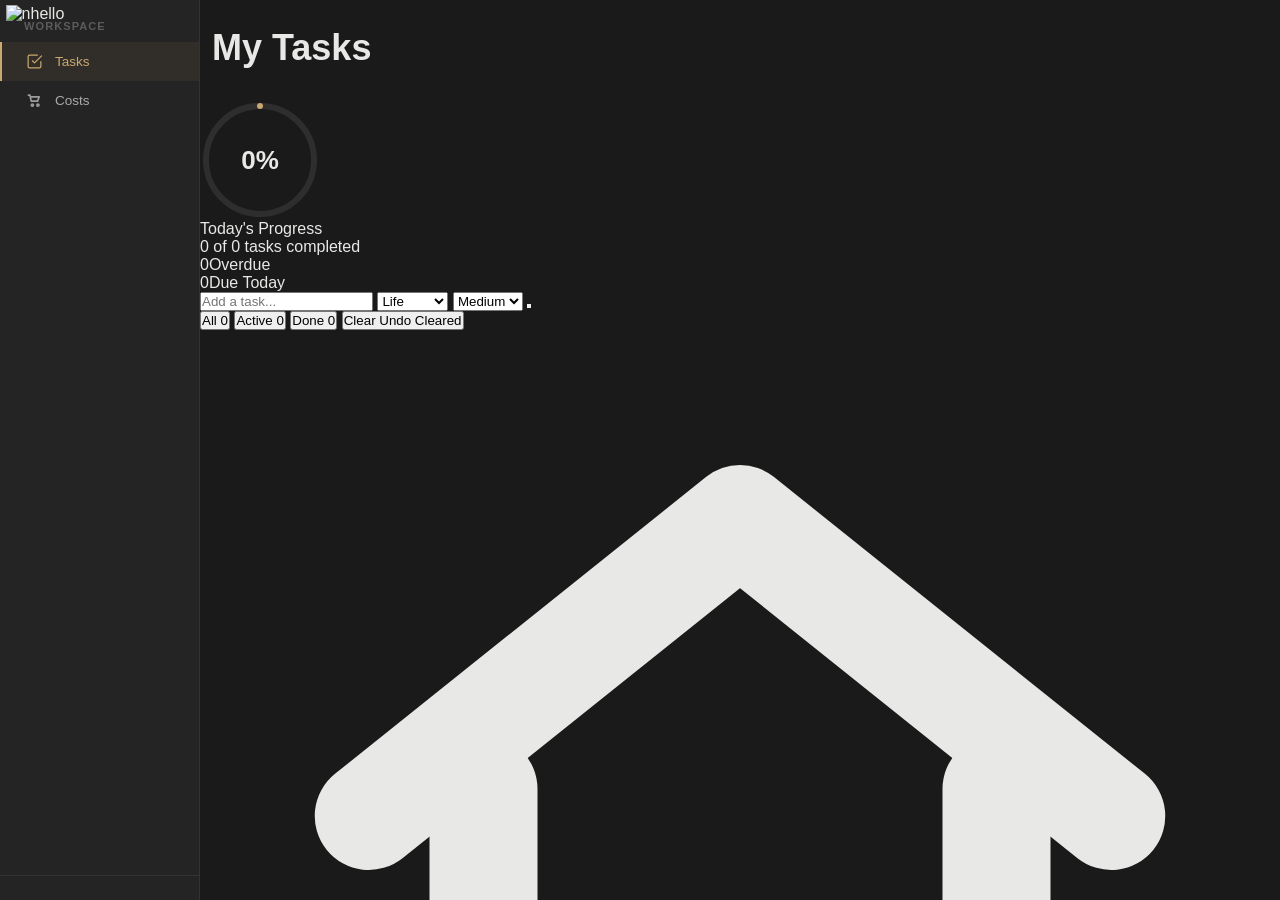
==== index.html @ 2aa829c2 "initial personal dashboard version" ====
<!DOCTYPE html>
<html lang="en">
<head>
<meta charset="UTF-8">
<meta name="viewport" content="width=device-width, initial-scale=1.0">
<title>Productivity Dashboard</title>
<link rel="icon" type="image/png" href="assets/Tobi.png">
<link rel="stylesheet" href="shared.css">
<link rel="stylesheet" href="widgets/task-manager/style.css">
<link rel="stylesheet" href="widgets/cogs-calculator/style.css">
</head>
<body class="app-preload">

<!-- ── Sidebar nav ────────────────────────────────────────────────────────── -->
<nav class="sidebar">
  <div class="sidebar-brand">
    <img src="assets/nhello.png" class="sidebar-brand-img" alt="nhello">
  </div>
  <div class="sidebar-section-label">Workspace</div>
  <div class="nav-items">

    <button class="nav-item active" data-panel="task-manager">
      <svg width="16" height="16" viewBox="0 0 24 24"
           fill="none" stroke="currentColor"
           stroke-width="1.7" stroke-linecap="round" stroke-linejoin="round">
        <path d="M9 11l3 3L22 4"/>
        <path d="M21 12v7a2 2 0 01-2 2H5a2 2 0 01-2-2V5a2 2 0 012-2h11"/>
      </svg>
      Tasks
    </button>

    <button class="nav-item" data-panel="cogs-calc">
      <svg width="15" height="15" viewBox="0 0 16 16" fill="none" stroke="currentColor" stroke-width="1.6" stroke-linecap="round" stroke-linejoin="round">
        <path d="M2.3 3h1.4l1.2 5.6h6.1l1.4-4.1H4.7"/>
        <circle cx="6" cy="12.3" r="1"/>
        <circle cx="11.2" cy="12.3" r="1"/>
      </svg>
      Costs
    </button>

  </div>
  <div class="sidebar-footer">
    <div class="sidebar-version-panel">
      <div class="sidebar-preview-labels">
        <span class="sidebar-preview-title">Version</span>
        <div class="version-unsaved" id="version-unsaved">
          <span class="version-unsaved-dot" aria-hidden="true"></span>
          <span>Unpublished</span>
        </div>
      </div>
      <div class="version-segmented" role="group" aria-label="Dashboard version">
        <button class="version-option active" id="version-production-btn" type="button" data-version="production">Production</button>
        <button class="version-option" id="version-preview-btn" type="button" data-version="preview">Preview</button>
      </div>
      <div class="version-publish-revert" id="version-publish-revert" aria-hidden="true">
        <button class="version-action-btn revert-publish-btn" id="revert-publish-btn" type="button">
          <span class="version-action-label">Revert Publish</span>
          <span class="version-action-feedback">Publish reverted</span>
        </button>
      </div>
      <div class="version-actions" id="version-actions" aria-hidden="true">
        <button class="version-action-btn publish-btn" id="publish-preview-btn" type="button">
          <span class="version-action-label">Publish Preview</span>
          <span class="version-action-feedback">Published</span>
        </button>
      </div>
    </div>
  </div>
</nav>

<!-- ── Main content ───────────────────────────────────────────────────────── -->
<main class="main-content">

  <!-- Task Manager panel -->
  <section class="panel active" id="panel-task-manager">
    <div class="app-wrap">

      <div class="app-header">
        <div class="header-title-row">
          <img src="assets/Aminal Sticker Snail.gif" class="header-gif" alt="">
          <h1>My Tasks</h1>
        </div>
      </div>

      <div class="panel-body">

      <!-- Dashboard -->
      <div class="dashboard">
        <div class="dashboard-left-group">
          <div class="dashboard-left">
            <svg viewBox="0 0 120 120" width="120" height="120" style="display:block;">
              <circle cx="60" cy="60" r="54" fill="none" stroke="var(--surface-2)" stroke-width="6"/>
              <circle id="donut-fill" cx="60" cy="60" r="54" fill="none" stroke="var(--gold)" stroke-width="6"
                      stroke-linecap="round" stroke-dasharray="0 339.29"
                      style="transform:rotate(-90deg);transform-origin:center;"/>
              <text id="donut-pct" x="50%" y="50%" text-anchor="middle" dominant-baseline="central" fill="#e8e8e6" font-size="26" font-weight="700"
                    font-family="-apple-system,BlinkMacSystemFont,'Segoe UI',sans-serif">0%</text>
            </svg>
          </div>
          <div class="dash-divider dashboard-divider-left" aria-hidden="true"></div>
          <div class="dashboard-middle">
            <div class="chart-heading">Today's Progress</div>
            <div class="chart-sub" id="chart-sub">0 of 0 tasks completed</div>
          </div>
        </div>
        <div class="dash-divider dashboard-divider-center" aria-hidden="true"></div>
        <div class="dashboard-right-group">
          <div class="dashboard-right">
            <div class="dashboard-status-stack">
              <div class="dash-pill overdue" id="pill-overdue">
                <span class="dash-pill-count" id="cnt-overdue">0</span>Overdue
              </div>
              <div class="dash-pill today" id="pill-today">
                <span class="dash-pill-count" id="cnt-today">0</span>Due Today
              </div>
            </div>
            <div class="dash-divider dashboard-divider-right" aria-hidden="true"></div>
            <div class="dashboard-add-group">
              <input type="text" id="dashboard-add-input" placeholder="Add a task..."
                     onkeydown="if(event.key==='Enter')addTaskFromDashboardPreview()">
              <select class="dashboard-category-select" id="dashboard-add-category" aria-label="Task category">
                <option value="life">Life</option>
                <option value="work">Work</option>
                <option value="pd">Projects</option>
              </select>
              <select class="add-priority-select" id="dashboard-add-priority" aria-label="Task priority">
                <option value="high">High</option>
                <option value="medium" selected>Medium</option>
                <option value="low">Low</option>
              </select>
              <button class="col-add-btn task-add-btn dashboard-add-btn" id="dashboard-add-btn" aria-label="Add task" onclick="addTaskFromDashboardPreview()">
                <span class="btn-icon" aria-hidden="true">
                  <span class="add-icon-line add-icon-line-h"></span>
                  <span class="add-icon-line add-icon-line-v"></span>
                </span>
              </button>
            </div>
          </div>
        </div>
      </div>

      <div class="filter-tabs filter-tabs-row">
        <button class="filter-tab active" data-filter="all" onclick="setFilter('all')">
          <span class="filter-tab-inner">
            <span>All</span>
            <span class="filter-tab-count" id="cnt-all">0</span>
          </span>
        </button>
        <button class="filter-tab" data-filter="active" onclick="setFilter('active')">
          <span class="filter-tab-inner">
            <span>Active</span>
            <span class="filter-tab-count" id="cnt-active">0</span>
          </span>
        </button>
        <button class="filter-tab" data-filter="done" onclick="setFilter('done')">
          <span class="filter-tab-inner">
            <span>Done</span>
            <span class="filter-tab-count" id="cnt-done">0</span>
          </span>
        </button>
        <button class="filter-clear-done" id="filter-clear-done" type="button" onclick="handleClearDoneClick()" aria-hidden="true">
          <span class="filter-clear-label">Clear</span>
          <span class="filter-clear-undo-label">Undo</span>
          <span class="filter-clear-feedback">Cleared</span>
        </button>
      </div>

      <!-- Three columns -->
      <div class="columns-grid">

        <div class="col col-life">
          <div class="col-header">
            <span class="col-title">
              <span class="col-title-icon" aria-hidden="true">
                <svg viewBox="0 0 16 16" fill="none" stroke="currentColor" stroke-width="1.6" stroke-linecap="round" stroke-linejoin="round">
                  <path d="M2.5 7.2L8 2.8l5.5 4.4"/>
                  <path d="M4.2 6.8V13h7.6V6.8"/>
                </svg>
              </span>
              <span>Life</span>
            </span>
          </div>
          <div class="col-add">
            <input type="text" id="input-life" placeholder="Add a task..."
                   onkeydown="if(event.key==='Enter')addTask('life')">
            <select class="add-priority-select" id="priority-life" aria-label="Task priority">
              <option value="high">High</option>
              <option value="medium" selected>Medium</option>
              <option value="low">Low</option>
            </select>
            <button class="col-add-btn task-add-btn" aria-label="Add task" onclick="addTask('life')">
              <span class="btn-icon" aria-hidden="true">
                <span class="add-icon-line add-icon-line-h"></span>
                <span class="add-icon-line add-icon-line-v"></span>
              </span>
            </button>
          </div>
          <div class="col-stats">
            <span class="pend"><strong id="pend-life">0</strong> pending</span>
            <span class="done"><strong id="done-life">0</strong> done</span>
          </div>
          <div class="col-tasks" id="tasks-life"></div>
        </div>

        <div class="col col-work">
          <div class="col-header">
            <span class="col-title">
              <span class="col-title-icon" aria-hidden="true">
                <svg viewBox="0 0 16 16" fill="none" stroke="currentColor" stroke-width="1.6" stroke-linecap="round" stroke-linejoin="round">
                  <rect x="2.2" y="4.5" width="11.6" height="8.5" rx="1.6"/>
                  <path d="M6 4V3.3c0-.6.4-1 1-1h2c.6 0 1 .4 1 1V4"/>
                  <path d="M2.2 8h11.6"/>
                </svg>
              </span>
              <span>Work</span>
            </span>
          </div>
          <div class="col-add">
            <input type="text" id="input-work" placeholder="Add a task..."
                   onkeydown="if(event.key==='Enter')addTask('work')">
            <select class="add-priority-select" id="priority-work" aria-label="Task priority">
              <option value="high">High</option>
              <option value="medium" selected>Medium</option>
              <option value="low">Low</option>
            </select>
            <button class="col-add-btn task-add-btn" aria-label="Add task" onclick="addTask('work')">
              <span class="btn-icon" aria-hidden="true">
                <span class="add-icon-line add-icon-line-h"></span>
                <span class="add-icon-line add-icon-line-v"></span>
              </span>
            </button>
          </div>
          <div class="col-stats">
            <span class="pend"><strong id="pend-work">0</strong> pending</span>
            <span class="done"><strong id="done-work">0</strong> done</span>
          </div>
          <div class="col-tasks" id="tasks-work"></div>
        </div>

        <div class="col col-pd">
          <div class="col-header">
            <span class="col-title">
              <span class="col-title-icon" aria-hidden="true">
                <svg viewBox="0 0 16 16" fill="none" stroke="currentColor" stroke-width="1.65" stroke-linecap="round" stroke-linejoin="round">
                  <path d="M8 1.35a4.85 4.85 0 0 0-3.08 8.6c.58.47.98.94.98 1.65v.32c0 .55.43.98.98.98h2.24c.55 0 .98-.43.98-.98v-.32c0-.71.4-1.18.98-1.65A4.85 4.85 0 0 0 8 1.35z"/>
                  <path d="M6.25 14.1h3.5"/>
                  <path d="M6.95 15.45h2.1"/>
                </svg>
              </span>
              <span>Projects</span>
            </span>
          </div>
          <div class="col-add">
            <input type="text" id="input-pd" placeholder="Add a task..."
                   onkeydown="if(event.key==='Enter')addTask('pd')">
            <select class="add-priority-select" id="priority-pd" aria-label="Task priority">
              <option value="high">High</option>
              <option value="medium" selected>Medium</option>
              <option value="low">Low</option>
            </select>
            <button class="col-add-btn task-add-btn" aria-label="Add task" onclick="addTask('pd')">
              <span class="btn-icon" aria-hidden="true">
                <span class="add-icon-line add-icon-line-h"></span>
                <span class="add-icon-line add-icon-line-v"></span>
              </span>
            </button>
          </div>
          <div class="col-stats">
            <span class="pend"><strong id="pend-pd">0</strong> pending</span>
            <span class="done"><strong id="done-pd">0</strong> done</span>
          </div>
          <div class="col-tasks" id="tasks-pd"></div>
        </div>

      </div>

      </div><!-- /panel-body -->
    </div>
  </section>

  <!-- COGS Calculator panel -->
  <section class="panel" id="panel-cogs-calc">
    <div class="app-wrap cogs-wrap">

      <div class="cogs-header">
        <div class="header-title-row">
          <img src="assets/Aminal Sticker Money.gif" class="header-gif" alt="">
          <h1>Cost Calculator</h1>
        </div>
      </div>

      <div class="panel-body">
      <div class="cogs-main">

        <!-- Saved products — narrow left column -->
        <div class="cogs-saved-col">
          <p class="section-label">Saved products</p>
          <div class="saved-list" id="savedList"><p class="no-saved">No saved products yet.</p></div>
        </div>

        <!-- Middle: inputs + validation + buttons -->
        <div class="cogs-middle">

          <div class="card cogs-details-card">
            <p class="section-label">Product details</p>
            <div class="row">
              <label>Product name</label>
              <input type="text" id="prodName" placeholder="e.g. Stitch Sponge 3ct" oninput="setProductNameSaveError(false)">
              <span class="unit unit-spacer"></span>
            </div>
            <div id="prodNameError" class="field-error" role="alert">Product name is required to save</div>
            <div class="row">
              <label>List price</label>
              <input type="number" id="listPrice" value="" step="0.01" min="0" oninput="calc()">
              <span class="unit">$</span>
            </div>
            <div class="row">
              <label>Source pack size</label>
              <input type="number" id="sourcePack" value="3" step="1" min="1" oninput="calc()">
              <span class="unit">ct</span>
            </div>
            <div class="row">
              <label>Listing pack size</label>
              <input type="number" id="sellPack" value="2" step="1" min="1" oninput="calc()">
              <span class="unit">ct</span>
            </div>
            <div class="row">
              <label>Packs to order</label>
              <input type="number" id="qty" value="10" step="1" min="1" oninput="calc()">
              <span class="unit">packs</span>
            </div>
            <div class="row">
              <label>Existing inventory</label>
              <input type="number" id="existingUnits" value="0" step="1" min="0" oninput="calc()">
              <span class="unit">singles</span>
            </div>
          </div>

          <div id="validationAlert" class="alert"><span id="alertText" class="alert-text is-visible"></span></div>

          <div class="card cogs-stretch cogs-dt-card">
            <div class="cogs-dt-header">
              <p class="section-label">Discount &amp; Tax</p>
              <div class="cogs-slider-row">
                <label class="cogs-slider-group" for="hasDiscount">
                  <input type="checkbox" id="hasDiscount" onchange="toggleDiscount()">
                  <span class="cogs-slider-track" aria-hidden="true"><span class="cogs-slider-thumb"></span></span>
                  <span>Discount</span>
                </label>
                <label class="cogs-slider-group" for="hasTax">
                  <input type="checkbox" id="hasTax" onchange="toggleTax()" checked>
                  <span class="cogs-slider-track" aria-hidden="true"><span class="cogs-slider-thumb"></span></span>
                  <span>Tax</span>
                </label>
              </div>
            </div>
            <div class="cogs-inputs-area">
              <div class="row" id="discountRow" style="display:none;">
                <label>Supplier Discount</label>
                <input type="number" id="discount" value="15" step="0.1" min="0" max="100" oninput="calc()">
                <span class="unit">%</span>
              </div>
              <div class="row" id="taxRow" style="display:flex;">
                <label>Sales Tax</label>
                <input type="number" id="taxRate" value="8.25" step="0.001" min="0" max="20" oninput="calc()">
                <span class="unit">%</span>
              </div>
            </div>
          </div>

          <!-- Buttons pushed to bottom of middle column -->
          <div class="cogs-action-btns">
            <button class="primary action-btn" id="saveBtn" onclick="saveProduct()">
              <span class="btn-label">Save</span>
              <span class="btn-feedback">Saved</span>
              <span class="btn-icon">
                <svg xmlns="http://www.w3.org/2000/svg" viewBox="0 0 24 24" fill="currentColor" width="19" height="19">
                  <path fill-rule="evenodd" clip-rule="evenodd" d="M4 2a2 2 0 00-2 2v16a2 2 0 002 2h16a2 2 0 002-2V6.828a2 2 0 00-.586-1.414l-2.828-2.828A2 2 0 0017.172 2H4zm4 1h6v4H8V3zM5 13h14v7H5v-7z"/>
                </svg>
              </span>
            </button>
            <button class="clear-action-btn action-btn" id="clearBtn" onclick="clearForm()">
              <span class="btn-label">Clear</span>
              <span class="btn-feedback">Cleared</span>
            </button>
          </div>

        </div>

        <!-- Right: results -->
        <div class="cogs-right">

          <div class="result-hero">
            <div>
              <div class="rlabel">Your COGS</div>
            </div>
            <div class="rval" id="heroVal">—</div>
            <button class="copy-btn action-btn" id="copyBtn" onclick="copyCOGS()">
              <span class="copy-btn-label">Copy</span>
              <span class="btn-feedback">Copied</span>
              <span class="copy-btn-icon" aria-hidden="true">
                <svg xmlns="http://www.w3.org/2000/svg" viewBox="0 0 24 24" fill="currentColor" width="18" height="18">
                  <path d="M8 7a3 3 0 0 1 3-3h7a3 3 0 0 1 3 3v7a3 3 0 0 1-3 3h-1v-2h1a1 1 0 0 0 1-1V7a1 1 0 0 0-1-1h-7a1 1 0 0 0-1 1v1H8V7z"/>
                  <path d="M6 9a3 3 0 0 1 3-3h7a3 3 0 0 1 3 3v7a3 3 0 0 1-3 3H9a3 3 0 0 1-3-3V9zm3-1a1 1 0 0 0-1 1v7a1 1 0 0 0 1 1h7a1 1 0 0 0 1-1V9a1 1 0 0 0-1-1H9z"/>
                </svg>
              </span>
            </button>
          </div>

          <div class="results-grid">
            <div class="metric">
              <div class="mlabel">Cost per source pack</div>
              <div class="mval" id="r-packCost">—</div>
            </div>
            <div class="metric">
              <div class="mlabel">Cost per single unit</div>
              <div class="mval" id="r-perUnit">—</div>
            </div>
            <div class="metric">
              <div class="mlabel">Total singles (w/ inventory)</div>
              <div class="mval" id="r-totalSingles">—</div>
            </div>
            <div class="metric" id="m-listingUnits">
              <div class="mlabel">Total listing units</div>
              <div class="mval" id="r-listingUnits">—</div>
            </div>
            <div class="metric">
              <div class="mlabel">Total order cost</div>
              <div class="mval" id="r-orderCost">—</div>
            </div>
            <div class="metric">
              <div class="mlabel">Leftover single units</div>
              <div class="mval" id="r-leftover">—</div>
            </div>
          </div>

          <div class="breakdown cogs-stretch">
            <p class="section-label" style="margin-bottom:10px;">Step-by-step breakdown</p>
            <div class="brow"><span>List price per source pack</span><span id="b-list">—</span></div>
            <div class="brow deduct" id="b-discRow" style="display:none;"><span id="b-discLabel">— Discount</span><span id="b-disc">—</span></div>
            <div class="brow add" id="b-taxRow" style="display:flex;"><span id="b-taxLabel">+ Tax</span><span id="b-tax">—</span></div>
            <div class="brow"><span>= Cost per source pack</span><span id="b-packCost">—</span></div>
            <div class="divider"></div>
            <div class="brow op"><span id="b-divLabel">÷ source units</span><span id="b-div">—</span></div>
            <div class="brow"><span>= Cost per single unit</span><span id="b-perUnit">—</span></div>
            <div class="brow op"><span id="b-mulLabel">× sell units</span><span id="b-mul">—</span></div>
            <div class="brow"><span>= COGS per listing unit</span><span id="b-cogs">—</span></div>
          </div>

        </div>

      </div>
      </div><!-- /panel-body -->
    </div>
  </section>

</main>

<!-- ── Widget scripts ─────────────────────────────────────────────────────── -->
<script src="widgets/task-manager/script.js"></script>
<script src="widgets/cogs-calculator/script.js"></script>

<!-- ── Nav panel switching ───────────────────────────────────────────────── -->
<script>
  var PANEL_EXIT_MS = 350;
  var panelSwitchLocked = false;
  var versionSwitchLocked = false;
  var PREVIEW_CLASS = 'dashboard-topbar-preview-v2';
  var VERSION_STORAGE_KEY = 'dashboardVersionSystem_v1';
  var PRODUCTION_RESTORE_STORAGE_KEY = 'dashboardProductionRestoreState_v1';
  var LEGACY_PREVIEW_STORAGE_KEY = 'dashboardTopbarPreviewMode';
  var activeDashboardVersion = 'production';
  var dashboardVersions = null;
  var restorableProductionConfig = null;
  var productionRestoreAvailable = false;
  var VERSION_FEEDBACK_HOLD_MS = 1350;

  function dashboardVersionDefaults() {
    return {
      active: 'production',
      production: { layout: 'production' },
      preview: { layout: 'previewTopbar' }
    };
  }

  function cloneVersionConfig(config) {
    return JSON.parse(JSON.stringify(config || { layout: 'production' }));
  }

  function versionConfigEquals(a, b) {
    return JSON.stringify(a || {}) === JSON.stringify(b || {});
  }

  function loadDashboardVersions() {
    var defaults = dashboardVersionDefaults();
    try {
      var saved = JSON.parse(localStorage.getItem(VERSION_STORAGE_KEY) || 'null');
      if (saved && saved.production && saved.preview) {
        defaults.production = saved.production;
        defaults.preview = saved.preview;
        defaults.preview.layout = 'previewTopbar';
        defaults.active = saved.active === 'preview' ? 'preview' : 'production';
        return defaults;
      }
      var legacy = localStorage.getItem(LEGACY_PREVIEW_STORAGE_KEY);
      if (legacy === 'preview') defaults.active = 'preview';
    } catch (e) {}
    return defaults;
  }

  function saveDashboardVersions() {
    if (!dashboardVersions) return;
    try {
      localStorage.setItem(VERSION_STORAGE_KEY, JSON.stringify(dashboardVersions));
    } catch (e) {}
  }

  function loadProductionRestoreState() {
    try {
      var saved = JSON.parse(localStorage.getItem(PRODUCTION_RESTORE_STORAGE_KEY) || 'null');
      if (saved && saved.backup) {
        restorableProductionConfig = cloneVersionConfig(saved.backup);
        productionRestoreAvailable = !!saved.available;
      }
    } catch (e) {
      restorableProductionConfig = null;
      productionRestoreAvailable = false;
    }
  }

  function saveProductionRestoreState() {
    try {
      localStorage.setItem(PRODUCTION_RESTORE_STORAGE_KEY, JSON.stringify({
        backup: restorableProductionConfig,
        available: !!productionRestoreAvailable
      }));
    } catch (e) {}
  }

  function getActiveVersionConfig() {
    return cloneVersionConfig(dashboardVersions && dashboardVersions[activeDashboardVersion]);
  }

  function hasUnsavedPreviewChanges() {
    return !!dashboardVersions && !versionConfigEquals(dashboardVersions.preview, dashboardVersions.production);
  }

  function syncVersionButtons(versionName) {
    var isPreview = versionName === 'preview';
    var prodBtn = document.getElementById('version-production-btn');
    var previewBtn = document.getElementById('version-preview-btn');
    if (prodBtn) prodBtn.classList.toggle('active', !isPreview);
    if (previewBtn) previewBtn.classList.toggle('active', isPreview);
  }

  function setVersionActionsVisible(isVisible) {
    var actions = document.getElementById('version-actions');
    if (!actions) return;
    actions.classList.toggle('is-visible', !!isVisible);
    actions.setAttribute('aria-hidden', isVisible ? 'false' : 'true');
  }

  function setPublishRevertVisible(isVisible) {
    var wrap = document.getElementById('version-publish-revert');
    if (!wrap) return;
    wrap.classList.toggle('is-visible', !!isVisible);
    wrap.setAttribute('aria-hidden', isVisible ? 'false' : 'true');
  }

  function syncUnsavedIndicatorForVersion(versionName) {
    var unsaved = document.getElementById('version-unsaved');
    if (!unsaved) return;
    unsaved.classList.toggle('is-visible', versionName === 'preview' && hasUnsavedPreviewChanges());
  }

  function setPublishRevertButtonState() {
    var btn = document.getElementById('revert-publish-btn');
    if (!btn) return;
    var canRevertPublish = activeDashboardVersion === 'production' && !!restorableProductionConfig && productionRestoreAvailable;
    btn.disabled = !canRevertPublish;
    setPublishRevertVisible(canRevertPublish || btn.classList.contains('is-feedback'));
  }

  function showPublishRevertFeedback(message, onDone) {
    var btn = document.getElementById('revert-publish-btn');
    if (!btn) {
      if (typeof onDone === 'function') onDone();
      return;
    }
    var feedback = btn.querySelector('.version-action-feedback');
    if (feedback) feedback.textContent = message;
    setPublishRevertVisible(true);
    btn.classList.add('is-feedback');
    clearTimeout(btn._publishRevertTimer);
    btn._publishRevertTimer = setTimeout(function() {
      btn.classList.remove('is-feedback');
      if (typeof onDone === 'function') onDone();
      setPublishRevertButtonState();
    }, VERSION_FEEDBACK_HOLD_MS);
  }

  function syncVersionChrome() {
    var isPreview = activeDashboardVersion === 'preview';
    syncVersionButtons(activeDashboardVersion);
    syncUnsavedIndicatorForVersion(activeDashboardVersion);
    setVersionActionsVisible(isPreview);
    setPublishRevertButtonState();
  }

  function applyDashboardVersionConfig(config) {
    document.body.classList.toggle(PREVIEW_CLASS, !!config && config.layout === 'previewTopbar');
    syncVersionChrome();
  }

  function markPreviewChanged(nextConfig) {
    if (!dashboardVersions || activeDashboardVersion !== 'preview') return;
    dashboardVersions.preview = cloneVersionConfig(nextConfig || getActiveVersionConfig());
    saveDashboardVersions();
    applyDashboardVersionConfig(dashboardVersions.preview);
    syncVersionChrome();
  }

  function renderDashboardVersionAfterSwitch(activePanel) {
    _donutAnimated = false;
    var dashboard = document.querySelector('#panel-task-manager .dashboard');
    if (dashboard) {
      dashboard.classList.remove('dashboard-enter');
      dashboard.classList.add('dashboard-pre-enter');
    }
    renderDashboard(getData());
    document.querySelector('.main-content').scrollTop = 0;
    void activePanel.offsetWidth;
    activePanel.classList.add('active');
    versionSwitchLocked = false;
    if (activePanel.id === 'panel-task-manager' && window.triggerTaskDashboardEntrance) window.triggerTaskDashboardEntrance();
  }

  function setDashboardVersion(versionName) {
    var nextVersion = 'production';
    if (!dashboardVersions) dashboardVersions = loadDashboardVersions();
    var activePanel = document.querySelector('.panel.active');
    var reduceMotion = window.matchMedia && window.matchMedia('(prefers-reduced-motion: reduce)').matches;

    if (nextVersion === activeDashboardVersion) {
      syncVersionChrome();
      return;
    }

    if (!versionSwitchLocked) syncVersionButtons(nextVersion);

    if (activeDashboardVersion === 'preview' && nextVersion === 'production') {
      syncUnsavedIndicatorForVersion(nextVersion);
      setVersionActionsVisible(false);
      setPublishRevertVisible(false);
    } else if (activeDashboardVersion === 'production' && nextVersion === 'preview') {
      setPublishRevertVisible(false);
      syncUnsavedIndicatorForVersion(nextVersion);
      setVersionActionsVisible(true);
    }

    if (!activePanel || reduceMotion || versionSwitchLocked) {
      activeDashboardVersion = nextVersion;
      dashboardVersions.active = activeDashboardVersion;
      saveDashboardVersions();
      applyDashboardVersionConfig(dashboardVersions[activeDashboardVersion]);
      if (activePanel && activePanel.id === 'panel-task-manager') {
        _donutAnimated = false;
        renderDashboard(getData());
        if (window.triggerTaskDashboardEntrance) window.triggerTaskDashboardEntrance();
      }
      return;
    }

    versionSwitchLocked = true;
    activePanel.classList.add('panel-out');
    activePanel.classList.remove('active');

    setTimeout(function() {
      activePanel.classList.remove('panel-out');
      activeDashboardVersion = nextVersion;
      dashboardVersions.active = activeDashboardVersion;
      saveDashboardVersions();
      applyDashboardVersionConfig(dashboardVersions[activeDashboardVersion]);
      renderDashboardVersionAfterSwitch(activePanel);
    }, PANEL_EXIT_MS);
  }

  function publishPreview() {
    if (!dashboardVersions || activeDashboardVersion !== 'preview') return;
    restorableProductionConfig = cloneVersionConfig(dashboardVersions.production);
    productionRestoreAvailable = true;
    saveProductionRestoreState();
    dashboardVersions.production = cloneVersionConfig(dashboardVersions.preview);
    saveDashboardVersions();
    setDashboardVersion('production');
  }

  function revertPublish() {
    if (!dashboardVersions || activeDashboardVersion !== 'production') return;
    if (!restorableProductionConfig || !productionRestoreAvailable) {
      setPublishRevertButtonState();
      return;
    }
    var activePanel = document.querySelector('.panel.active');
    var reduceMotion = window.matchMedia && window.matchMedia('(prefers-reduced-motion: reduce)').matches;
    function finishRevertPublish() {
      dashboardVersions.production = cloneVersionConfig(restorableProductionConfig);
      saveDashboardVersions();
      applyDashboardVersionConfig(dashboardVersions.production);
      _donutAnimated = false;
      renderDashboard(getData());
      if (activePanel) {
        document.querySelector('.main-content').scrollTop = 0;
        activePanel.classList.add('active');
      }
      versionSwitchLocked = false;
      if (activePanel && activePanel.id === 'panel-task-manager' && window.triggerTaskDashboardEntrance) {
        window.triggerTaskDashboardEntrance();
      }
      showPublishRevertFeedback('Publish reverted', function() {
        productionRestoreAvailable = false;
        saveProductionRestoreState();
      });
    }
    if (!activePanel || reduceMotion || versionSwitchLocked) {
      finishRevertPublish();
      return;
    }
    versionSwitchLocked = true;
    activePanel.classList.add('panel-out');
    activePanel.classList.remove('active');
    setTimeout(function() {
      activePanel.classList.remove('panel-out');
      finishRevertPublish();
    }, PANEL_EXIT_MS);
  }

  (function initDashboardVersionSystem() {
    dashboardVersions = loadDashboardVersions();
    loadProductionRestoreState();
    if (dashboardVersions && dashboardVersions.preview) {
      restorableProductionConfig = cloneVersionConfig(dashboardVersions.production);
      productionRestoreAvailable = true;
      saveProductionRestoreState();
      dashboardVersions.production = cloneVersionConfig(dashboardVersions.preview);
    }
    activeDashboardVersion = 'production';
    dashboardVersions.active = 'production';
    saveDashboardVersions();
    applyDashboardVersionConfig(dashboardVersions.production);
  })();

  if (!(window.matchMedia && window.matchMedia('(prefers-reduced-motion: reduce)').matches)) {
    setTimeout(function() {
      requestAnimationFrame(function() {
        document.body.classList.remove('app-preload');
        document.body.classList.add('app-ready');
        if (window.triggerTaskDashboardEntrance) window.triggerTaskDashboardEntrance();
      });
    }, PANEL_EXIT_MS);
  } else {
    document.body.classList.remove('app-preload');
    document.body.classList.add('app-ready');
  }

  document.querySelectorAll('.nav-item[data-panel]').forEach(function(btn) {
    btn.addEventListener('click', function() {
      var panelId = 'panel-' + this.dataset.panel;
      var newPanel = document.getElementById(panelId);
      var curPanel = document.querySelector('.panel.active');
      if (curPanel === newPanel || panelSwitchLocked) return;

      document.querySelectorAll('.nav-item').forEach(function(b) { b.classList.remove('active'); });
      this.classList.add('active');

      if (window.matchMedia && window.matchMedia('(prefers-reduced-motion: reduce)').matches) {
        if (curPanel) curPanel.classList.remove('active');
        newPanel.classList.add('active');
        document.querySelector('.main-content').scrollTop = 0;
        return;
      }

      panelSwitchLocked = true;

      if (panelId === 'panel-task-manager') {
        var taskDash = document.querySelector('#panel-task-manager .dashboard');
        if (taskDash) {
          taskDash.classList.remove('dashboard-enter');
          taskDash.classList.add('dashboard-pre-enter');
        }
      }

      if (curPanel) {
        curPanel.classList.add('panel-out');
        curPanel.classList.remove('active');
      }

      setTimeout(function() {
        if (curPanel) curPanel.classList.remove('panel-out');
        newPanel.classList.add('active');
        document.querySelector('.main-content').scrollTop = 0;
        panelSwitchLocked = false;
        if (panelId === 'panel-task-manager') {
          _donutAnimated = false;
          renderDashboard(getData());
          if (window.triggerTaskDashboardEntrance) window.triggerTaskDashboardEntrance();
        }
      }, PANEL_EXIT_MS);
    });
  });

  document.querySelectorAll('.version-option[data-version]').forEach(function(btn) {
    btn.addEventListener('click', function() {
      setDashboardVersion(this.dataset.version);
    });
  });

  var publishBtn = document.getElementById('publish-preview-btn');
  if (publishBtn) publishBtn.addEventListener('click', publishPreview);

  var revertPublishBtn = document.getElementById('revert-publish-btn');
  if (revertPublishBtn) {
    revertPublishBtn.addEventListener('click', revertPublish);
  }

  window.setDashboardVersion = setDashboardVersion;
  window.publishDashboardPreview = publishPreview;
  window.updatePreviewDashboardConfig = markPreviewChanged;
</script>

</body>
</html>
---- shared.css ----
/* ── Design tokens ─────────────────────────────────────────────────────────── */
:root {
  --bg:           #1a1a1a;
  --surface:      #242424;
  --surface-2:    #2e2e2e;
  --border:       #333333;
  --border-input: #383838;
  --text-primary: #e8e8e6;
  --text-muted:   #aaaaaa;
  --text-hint:    #666666;
  --green:        #1D9E75;
  --green-light:  #5DCAA5;
  --green-bg:     #0d2b22;
  --red:          #E24B4A;
  --amber:        #EF9F27;
  --gold:         #c8a96e;
  --gold-dim:     rgba(200,169,110,0.15);
  --sidebar-w:    200px;
}

/* ── Base reset ────────────────────────────────────────────────────────────── */
* { box-sizing: border-box; margin: 0; padding: 0; }

html,
body,
.main-content,
* {
  scrollbar-width: none;
  -ms-overflow-style: none;
}

html::-webkit-scrollbar,
body::-webkit-scrollbar,
.main-content::-webkit-scrollbar,
*::-webkit-scrollbar {
  width: 0;
  height: 0;
  display: none;
}

body {
  font-family: -apple-system, BlinkMacSystemFont, 'Segoe UI', sans-serif;
  background: var(--bg);
  color: var(--text-primary);
  min-height: 100vh;
  display: flex;
  overflow: hidden;
}

h1 { font-size: 36px; font-weight: 600; margin-bottom: 4px; }
.sub { font-size: 13px; color: var(--text-muted); }

/* ── Page header title row (shared by both widgets) ── */
.header-title-row { display: flex; align-items: center; gap: 12px; }
.header-gif { height: 100px; width: auto; display: block; }

/* ── Sidebar ───────────────────────────────────────────────────────────────── */
.sidebar {
  width: var(--sidebar-w);
  background: var(--surface);
  border-right: 1px solid var(--border);
  display: flex;
  flex-direction: column;
  flex-shrink: 0;
  height: 100vh;
  position: sticky;
  top: 0;
  overflow: hidden;
}


.sidebar-brand {
  padding: 3px 24px 2px;
  display: flex;
  align-items: center;
  min-height: 26px;
  user-select: none;
}
.sidebar-brand-img {
  display: block;
  max-width: 118px;
  width: 100%;
  height: auto;
  margin-left: -18.4px;
}

.sidebar-section-label {
  padding: 6px 24px 10px;
  font-size: 11px;
  font-weight: 600;
  letter-spacing: 0.1em;
  text-transform: uppercase;
  color: var(--text-hint);
  opacity: 0.85;
  user-select: none;
  transform: translateY(-12px);
}

.nav-items {
  padding: 0;
  flex: 1;
  transform: translateY(-12px);
}

.nav-item {
  display: flex;
  align-items: center;
  gap: 12px;
  width: 100%;
  padding: 11px 24px;
  font-size: 13.5px;
  font-family: inherit;
  color: var(--text-muted);
  background: transparent;
  border: none;
  border-left: 2px solid transparent;
  cursor: pointer;
  text-align: left;
  transition: color 0.18s, background 0.18s, border-color 0.18s;
  user-select: none;
  font-weight: 400;
}
.nav-item:hover {
  color: var(--text-primary);
  background: rgba(232,232,230,0.12);
}
.nav-item.active {
  color: var(--gold);
  background: rgba(200,169,110,0.08);
  border-left-color: var(--gold);
  font-weight: 500;
}
.nav-item svg {
  flex-shrink: 0;
  opacity: 0.9;
  width: 17px;
  height: 17px;
}
.nav-item.active svg { opacity: 1; }

.sidebar-footer {
  padding: 12px 16px;
  border-top: 1px solid var(--border);
  font-size: 11px;
  color: var(--text-hint);
  display: flex;
  flex-direction: column;
  gap: 0;
}

.sidebar-version-panel {
  display: flex;
  flex-direction: column;
  gap: 0;
}

/* Personal build: hide preview/production controls while retaining version logic in code. */
.sidebar-version-panel {
  display: none;
}

.sidebar-preview-labels {
  display: flex;
  align-items: center;
  justify-content: space-between;
  gap: 8px;
  min-width: 0;
  margin-bottom: 10px;
}

.sidebar-preview-title {
  font-size: 11px;
  font-weight: 600;
  color: var(--text-muted);
}

.version-segmented {
  display: grid;
  grid-template-columns: 1fr 1fr;
  gap: 3px;
  padding: 3px;
  border: 1px solid rgba(255,255,255,0.08);
  border-radius: 8px;
  background: rgba(255,255,255,0.04);
}

.version-option {
  min-width: 0;
  border: none;
  border-radius: 5px;
  padding: 6px 7px;
  background: transparent;
  color: var(--text-hint);
  font: inherit;
  font-size: 10.5px;
  font-weight: 600;
  cursor: pointer;
  transition: color 0.08s ease, background 0.08s ease;
}

.version-option:hover {
  color: var(--text-primary);
}

.version-option.active {
  color: var(--gold);
  background: rgba(200,169,110,0.14);
}

.version-actions {
  display: flex;
  flex-direction: column;
  gap: 7px;
  margin-top: 0;
  opacity: 0;
  transform: translateX(24px);
  pointer-events: none;
  max-height: 0;
  overflow: hidden;
  transition:
    opacity 0.46s cubic-bezier(0.22, 1, 0.36, 1),
    transform 0.46s cubic-bezier(0.22, 1, 0.36, 1),
    max-height 0.46s cubic-bezier(0.22, 1, 0.36, 1);
}

.version-publish-revert {
  display: flex;
  flex-direction: column;
  gap: 7px;
  margin-top: 0;
  opacity: 0;
  transform: translateX(24px);
  pointer-events: none;
  max-height: 0;
  overflow: hidden;
  transition:
    opacity 0.46s cubic-bezier(0.22, 1, 0.36, 1),
    transform 0.46s cubic-bezier(0.22, 1, 0.36, 1),
    max-height 0.46s cubic-bezier(0.22, 1, 0.36, 1);
}

.version-publish-revert.is-visible {
  opacity: 1;
  transform: translateX(0);
  pointer-events: auto;
  max-height: 36px;
  margin-top: 10px;
}

.version-actions.is-visible {
  opacity: 1;
  transform: translateX(0);
  pointer-events: auto;
  max-height: 116px;
  margin-top: 10px;
}

.version-unsaved {
  display: inline-flex;
  align-items: center;
  gap: 6px;
  position: relative;
  min-height: 18px;
  color: var(--text-muted);
  font-size: 10.5px;
  opacity: 0;
  transform: translateX(24px);
  pointer-events: none;
  transition:
    opacity 0.46s cubic-bezier(0.22, 1, 0.36, 1),
    transform 0.46s cubic-bezier(0.22, 1, 0.36, 1);
}

.version-unsaved.is-visible {
  opacity: 1;
  transform: translateX(0);
  pointer-events: auto;
}

.version-unsaved-dot {
  width: 6px;
  height: 6px;
  border-radius: 50%;
  background: var(--amber);
  box-shadow: 0 0 0 3px rgba(239,159,39,0.12);
}

.version-action-btn {
  position: relative;
  width: calc(100% - 2px);
  min-height: 29px;
  border: 1px solid rgba(255,255,255,0.1);
  border-radius: 6px;
  background: rgba(255,255,255,0.04);
  color: var(--text-muted);
  font: inherit;
  font-size: 11px;
  font-weight: 600;
  cursor: pointer;
  overflow: hidden;
  transition: color 0.18s ease, border-color 0.18s ease, background 0.28s ease, box-shadow 0.18s ease, transform 0.18s ease;
}

.version-action-btn:hover {
  color: var(--text-primary);
  border-color: rgba(200,169,110,0.32);
  background: rgba(200,169,110,0.1);
  transform: translateX(2px);
}

.version-action-btn:active {
  transform: translateX(2px) translateY(1px);
  box-shadow: 0 6px 12px rgba(0,0,0,0.18);
}

.version-action-btn:focus-visible {
  outline: 1px solid rgba(200,169,110,0.65);
  outline-offset: 2px;
}

.version-action-btn:disabled {
  cursor: default;
  opacity: 0.42;
  color: var(--text-hint);
  border-color: rgba(255,255,255,0.08);
  background: rgba(255,255,255,0.03);
  transform: none;
  box-shadow: none;
}

.version-action-btn.publish-btn {
  color: #111;
  background: var(--gold);
  border-color: var(--gold);
}

.version-action-btn.publish-btn:hover {
  color: #111;
  background: #d4b77a;
  border-color: #d4b77a;
}

.version-action-btn.reset-btn {
  color: var(--text-hint);
}

.version-action-btn.revert-btn {
  color: var(--gold);
  border-color: rgba(200,169,110,0.18);
  background: rgba(200,169,110,0.06);
}

.version-action-btn.revert-publish-btn {
  color: var(--gold);
  border-color: rgba(200,169,110,0.18);
  background: rgba(200,169,110,0.06);
}

.version-action-btn.revert-btn:not(:disabled):hover,
.version-action-btn.revert-btn.is-feedback,
.version-action-btn.revert-publish-btn:not(:disabled):hover,
.version-action-btn.revert-publish-btn.is-feedback {
  color: var(--gold);
  border-color: rgba(200,169,110,0.18);
  background: var(--surface);
}

.version-action-label,
.version-action-feedback {
  position: relative;
  display: inline-flex;
  align-items: center;
  justify-content: center;
  min-width: 100%;
  transition: opacity 0.2s ease, transform 0.2s ease;
}

.version-action-feedback {
  position: absolute;
  inset: 0;
  opacity: 0;
  transform: translateY(7px);
}

.publish-btn.is-published .version-action-label {
  opacity: 0;
  transform: translateY(-7px);
}

.publish-btn.is-published .version-action-feedback,
.revert-btn.is-feedback .version-action-feedback,
.revert-publish-btn.is-feedback .version-action-feedback {
  opacity: 1;
  transform: translateY(0);
}

.revert-btn.is-feedback .version-action-label,
.revert-publish-btn.is-feedback .version-action-label {
  opacity: 0;
  transform: translateY(-7px);
}

/* ── Main content area ─────────────────────────────────────────────────────── */
.main-content {
  flex: 1;
  overflow-y: auto;
  overflow-x: hidden;
  height: 100vh;
}

/* ── Panel system ──────────────────────────────────────────────────────────── */
.panel { display: none; }
.panel.active { display: block; }

body.app-preload .panel.active {
  opacity: 0;
  transform: translateY(20px);
  animation: none;
}

/* ── Panel fade transition ─────────────────────────────────────────────────── */
@keyframes panel-in {
  from { opacity: 0; transform: translateY(20px); }
  to   { opacity: 1; transform: translateY(0); }
}

@keyframes panel-out {
  from { opacity: 1; transform: translateY(0); }
  to   { opacity: 0; transform: translateY(20px); }
}

/* Animate the entire panel so titles and GIFs transition too. */
body.app-ready .panel.active {
  animation: panel-in 0.68s cubic-bezier(0, 0, 0.2, 1) both;
}

.panel.panel-out {
  display: block;
  pointer-events: none;
  animation: panel-out 0.35s ease-in both;
}
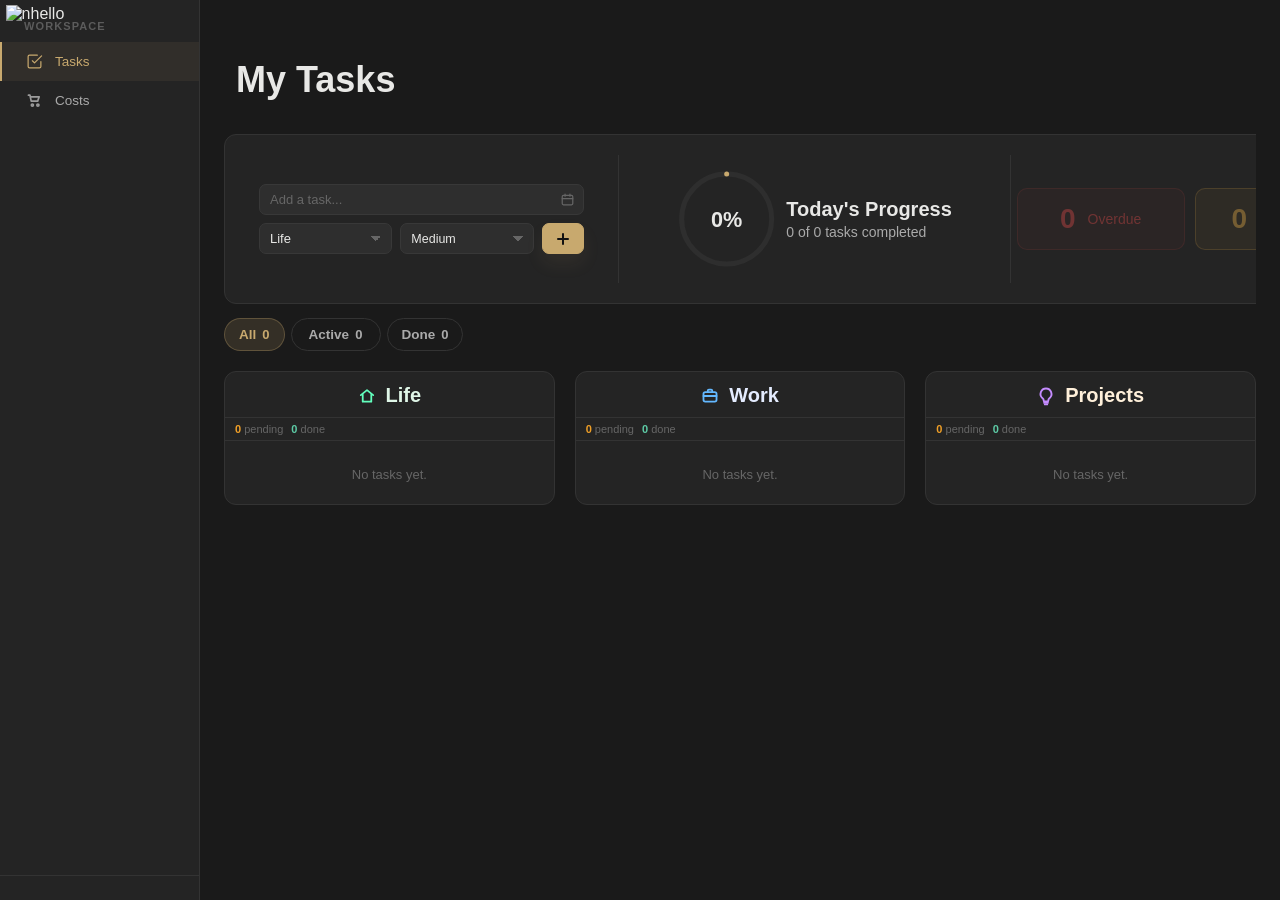
==== commit f25e846c: "update: progress card multi-view + date input improvements" ====
--- a/index.html
+++ b/index.html
@@ -116,8 +116,16 @@
             </div>
             <div class="dash-divider dashboard-divider-right" aria-hidden="true"></div>
             <div class="dashboard-add-group">
-              <input type="text" id="dashboard-add-input" placeholder="Add a task..."
-                     onkeydown="if(event.key==='Enter')addTaskFromDashboardPreview()">
+              <div class="dashboard-add-input-wrap">
+                <input type="text" id="dashboard-add-input" placeholder="Add a task..."
+                       onkeydown="if(event.key==='Enter')addTaskFromDashboardPreview()">
+                <button type="button" class="dashboard-add-date-trigger" id="dashboard-add-date-trigger" aria-label="Set due date" title="Set due date">
+                  <svg width="13" height="13" viewBox="0 0 16 16" fill="none" stroke="currentColor" stroke-width="1.5" stroke-linecap="round" stroke-linejoin="round" aria-hidden="true">
+                    <rect x="1.5" y="3" width="13" height="11.5" rx="1.5"/>
+                    <path d="M5 1.5V4M11 1.5V4M1.5 7h13"/>
+                  </svg>
+                </button>
+              </div>
               <select class="dashboard-category-select" id="dashboard-add-category" aria-label="Task category">
                 <option value="life">Life</option>
                 <option value="work">Work</option>
--- a/widgets/task-manager/style.css
+++ b/widgets/task-manager/style.css
@@ -0,0 +1,1895 @@
+/* ── Task Manager widget styles ──────────────────────────────────────────── */
+
+#panel-task-manager {
+  --tasks-available-h: calc(100dvh - 22rem);
+  padding: 2rem 1.5rem;
+  overflow-x: hidden;
+}
+.main-content:has(#panel-task-manager.active) {
+  overflow-y: hidden;
+}
+
+.app-wrap {
+  max-width: 1440px;
+  margin: 0 auto;
+  overflow-x: hidden;
+}
+.app-header { margin-bottom: 2px; display: flex; align-items: center; justify-content: space-between; }
+
+/* ── Dashboard ── */
+.dashboard {
+  position: relative;
+  display: flex;
+  align-items: center;
+  justify-content: center;
+  background: var(--surface);
+  border: 1px solid var(--border);
+  border-radius: 12px;
+  padding: 16px 32px;
+  margin-bottom: 0.85rem;
+  gap: 18px;
+  transition: border-color 0.2s;
+  overflow: hidden;
+}
+.dashboard:hover {
+  border-color: rgba(255,255,255,0.12);
+}
+.dashboard.dashboard-layout-out {
+  display: block;
+  pointer-events: none;
+  animation: panel-out 0.35s ease-in both;
+}
+.dashboard.dashboard-layout-in {
+  animation: panel-in 0.68s cubic-bezier(0, 0, 0.2, 1) both;
+}
+.dashboard-left-group,
+.dashboard-right-group,
+.dashboard-left,
+.dashboard-middle,
+.dashboard-right {
+  display: flex;
+  align-items: center;
+}
+.dashboard-left-group,
+.dashboard-right { gap: 18px; }
+.dashboard-left,
+.dashboard-middle,
+.dashboard-right-group { position: relative; }
+.dashboard-middle {
+  flex-direction: column;
+  justify-content: center;
+  text-align: center;
+  gap: 8px;
+}
+.dashboard-status-stack {
+  display: flex;
+  align-items: center;
+  gap: 14px;
+}
+.dashboard-add-group,
+.dashboard-divider-right {
+  display: none;
+}
+.dashboard-divider-left,
+.dashboard-divider-center {
+  display: block;
+}
+.chart-heading {
+  font-size: 20px;
+  font-weight: 700;
+  color: var(--text-primary);
+  white-space: nowrap;
+  cursor: pointer;
+  transform-origin: center;
+  transition: transform 0.2s ease;
+}
+.chart-heading:hover {
+  transform: translateY(-2px) scale(1.06);
+}
+.chart-heading.progress-title-exit {
+  animation: progress-title-exit 0.24s ease forwards;
+}
+.chart-heading.progress-title-enter {
+  animation: progress-title-enter 0.32s ease forwards;
+}
+@keyframes progress-title-exit {
+  from {
+    opacity: 1;
+    transform: translateY(0) scale(1);
+  }
+  to {
+    opacity: 0;
+    transform: translateY(8px) scale(0.985);
+  }
+}
+@keyframes progress-title-enter {
+  from {
+    opacity: 0;
+    transform: translateY(-8px) scale(0.985);
+  }
+  to {
+    opacity: 1;
+    transform: translateY(0) scale(1);
+  }
+}
+.chart-sub { font-size: 14px; color: var(--text-muted); white-space: nowrap; }
+.dash-divider {
+  width: 1px;
+  align-self: stretch;
+  background: var(--border);
+  flex-shrink: 0;
+  margin-top: 4px;
+  margin-bottom: 4px;
+}
+.dashboard-left > svg {
+  width: 100px;
+  height: 100px;
+}
+.dash-pill {
+  display: inline-flex;
+  align-items: center;
+  gap: 12px;
+  font-size: 14px;
+  padding: 12px 18px;
+  border-radius: 10px;
+  white-space: nowrap;
+}
+.dash-pill-count { font-size: 28px; font-weight: 700; line-height: 1; }
+.dash-pill.overdue { background: rgba(226,75,74,0.1); border: 1px solid rgba(226,75,74,0.28); color: var(--red); }
+.dash-pill.today   { background: rgba(239,180,73,0.13); border: 1px solid rgba(239,180,73,0.42); color: #efb449; }
+.dash-pill.dim     { opacity: 0.4; }
+
+body.dashboard-topbar-preview .dashboard {
+  justify-content: flex-start;
+  padding: 16px 28px;
+  gap: 0;
+}
+body.dashboard-topbar-preview .dashboard-left-group {
+  width: calc(50% - 1px);
+  justify-content: flex-end;
+  gap: 20px;
+  padding-right: 26px;
+  transform: translateX(-30px);
+}
+body.dashboard-topbar-preview .dashboard-divider-left,
+body.dashboard-topbar-preview .dashboard-divider-center,
+body.dashboard-topbar-preview .dashboard-divider-right {
+  display: block;
+}
+body.dashboard-topbar-preview .dashboard-middle {
+  align-items: flex-start;
+  text-align: left;
+  gap: 6px;
+}
+body.dashboard-topbar-preview .dashboard-divider-center {
+  position: absolute;
+  top: 16px;
+  bottom: 16px;
+  left: 50%;
+  transform: translateX(-0.5px);
+}
+body.dashboard-topbar-preview .dashboard-right-group {
+  margin-left: auto;
+  padding-left: 26px;
+  transform: translateX(-30px);
+}
+body.dashboard-topbar-preview .dashboard-right {
+  gap: 20px;
+}
+body.dashboard-topbar-preview .dashboard-status-stack {
+  flex-direction: column;
+  align-items: stretch;
+  gap: 8px;
+  width: 172px;
+}
+body.dashboard-topbar-preview .dash-pill {
+  justify-content: flex-start;
+  width: 100%;
+  padding: 9px 14px;
+  gap: 10px;
+  min-height: 52px;
+}
+body.dashboard-topbar-preview .dash-pill-count {
+  font-size: 24px;
+}
+body.dashboard-topbar-preview .dashboard-add-group {
+  display: flex;
+  align-items: center;
+  gap: 8px;
+  min-width: 0;
+}
+body.dashboard-topbar-preview .dashboard-add-group input[type="text"],
+body.dashboard-topbar-preview .dashboard-category-select {
+  min-width: 0;
+  height: 31px;
+  padding: 6px 10px;
+  border: 1px solid var(--border-input);
+  border-radius: 7px;
+  font-size: 13px;
+  font-family: inherit;
+  background: var(--surface-2);
+  color: var(--text-primary);
+  outline: none;
+  transition: border-color 0.15s ease;
+}
+body.dashboard-topbar-preview .dashboard-add-input-wrap {
+  position: relative;
+  width: 186px;
+  min-width: 0;
+}
+body.dashboard-topbar-preview .dashboard-add-group input[type="text"]:hover,
+body.dashboard-topbar-preview .dashboard-category-select:hover {
+  border-color: rgba(255,255,255,0.12);
+}
+body.dashboard-topbar-preview .dashboard-add-group input[type="text"] {
+  width: 100%;
+  padding-right: 30px;
+}
+body.dashboard-topbar-preview .dashboard-add-group input[type="text"]:focus,
+body.dashboard-topbar-preview .dashboard-category-select:focus {
+  border-color: var(--gold);
+}
+body.dashboard-topbar-preview .dashboard-add-group input[type="text"]::placeholder {
+  color: var(--text-hint);
+}
+body.dashboard-topbar-preview .dashboard-category-select {
+  width: 132px;
+  cursor: pointer;
+  appearance: none;
+  -webkit-appearance: none;
+  -moz-appearance: none;
+  background-image: linear-gradient(45deg, transparent 50%, var(--text-hint) 50%), linear-gradient(135deg, var(--text-hint) 50%, transparent 50%);
+  background-position: calc(100% - 15px) 12px, calc(100% - 10px) 12px;
+  background-size: 5px 5px, 5px 5px;
+  background-repeat: no-repeat;
+}
+body.dashboard-topbar-preview .dashboard-add-btn {
+  flex: 0 0 42px;
+}
+body.dashboard-topbar-preview .dashboard-add-date-trigger {
+  position: absolute;
+  top: 50%;
+  right: 9px;
+  transform: translateY(-50%);
+  display: inline-flex;
+  align-items: center;
+  justify-content: center;
+  width: 14px;
+  height: 14px;
+  padding: 0;
+  background: transparent;
+  border: none;
+  color: var(--text-hint);
+  cursor: pointer;
+  transition: color 0.15s;
+}
+body.dashboard-topbar-preview .dashboard-add-date-trigger:hover {
+  color: var(--text-muted);
+}
+body.dashboard-topbar-preview .dashboard-add-date-trigger.has-date {
+  width: auto;
+  max-width: calc(100% - 16px);
+  height: auto;
+  right: 10px;
+}
+body.dashboard-topbar-preview .dashboard-add-date-text {
+  font-size: 12px;
+  font-weight: 600;
+  color: var(--text-muted);
+  line-height: 1;
+  white-space: nowrap;
+}
+body.dashboard-topbar-preview .col-add {
+  display: none;
+}
+
+@media (max-width: 1240px) {
+  body.dashboard-topbar-preview .dashboard {
+    overflow-x: auto;
+  }
+  body.dashboard-topbar-preview .dashboard-left-group,
+  body.dashboard-topbar-preview .dashboard-right-group {
+    transform: none;
+  }
+  body.dashboard-topbar-preview .dashboard-divider-center {
+    left: 46%;
+  }
+}
+
+@media (max-width: 980px) {
+  body.dashboard-topbar-preview .dashboard {
+    flex-direction: column;
+    align-items: stretch;
+    gap: 16px;
+  }
+  body.dashboard-topbar-preview .dashboard-left-group,
+  body.dashboard-topbar-preview .dashboard-right-group {
+    width: 100%;
+    margin-left: 0;
+    padding: 0;
+    justify-content: flex-start;
+  }
+  body.dashboard-topbar-preview .dashboard-right {
+    flex-wrap: wrap;
+  }
+  body.dashboard-topbar-preview .dashboard-divider-center {
+    display: none;
+  }
+}
+
+body.dashboard-topbar-preview-v2 .dashboard {
+  --preview-donut-center-x: 50%;
+  --preview-group-center-y: 50%;
+  --preview-donut-center-y: var(--preview-group-center-y);
+  --preview-donut-text-center-y: var(--preview-group-center-y);
+  --preview-left-divider-x: 33.333%;
+  --preview-right-divider-x: 66.666%;
+  position: relative;
+  display: block;
+  min-height: 170px;
+  padding: 16px 28px;
+  overflow: hidden;
+}
+
+body.dashboard-topbar-preview-v2 .dashboard-add-group,
+body.dashboard-topbar-preview-v2 .dashboard-status-stack {
+  position: absolute;
+  top: var(--preview-group-center-y);
+  transform: translateY(-50%);
+}
+
+body.dashboard-topbar-preview-v2 .dashboard-left-group {
+  position: absolute;
+  top: var(--preview-group-center-y);
+  left: var(--preview-donut-center-x);
+  transform: translate(-50%, -50%);
+}
+
+body.dashboard-topbar-preview-v2 .dashboard-right-group,
+body.dashboard-topbar-preview-v2 .dashboard-right {
+  display: contents;
+}
+
+body.dashboard-topbar-preview-v2 .dashboard-divider-right,
+body.dashboard-topbar-preview-v2 .dashboard-divider-center {
+  position: absolute;
+}
+
+body.dashboard-topbar-preview-v2 .dashboard-add-group {
+  display: grid;
+  grid-template-columns: minmax(108px, 1fr) minmax(108px, 1fr) 42px;
+  grid-template-areas:
+    "input input input"
+    "category priority button";
+  gap: 8px;
+  left: 34px;
+  top: var(--preview-group-center-y);
+  transform: translateY(-50%);
+  width: calc(var(--preview-left-divider-x) - 68px);
+  max-width: calc(var(--preview-left-divider-x) - 68px);
+  align-items: center;
+  justify-content: center;
+}
+
+body.dashboard-topbar-preview-v2 .dashboard-add-input-wrap {
+  grid-area: input;
+  width: 100%;
+  position: relative;
+}
+
+body.dashboard-topbar-preview-v2 #dashboard-add-input {
+  width: 100%;
+  padding-right: 30px;
+}
+
+body.dashboard-topbar-preview-v2 #dashboard-add-category {
+  grid-area: category;
+}
+
+body.dashboard-topbar-preview-v2 #dashboard-add-priority {
+  grid-area: priority;
+}
+
+body.dashboard-topbar-preview-v2 #dashboard-add-btn {
+  grid-area: button;
+  justify-self: end;
+}
+
+body.dashboard-topbar-preview-v2 .dashboard-divider-right {
+  left: var(--preview-left-divider-x);
+  top: 16px;
+  bottom: 16px;
+  display: block;
+}
+
+body.dashboard-topbar-preview-v2 .dashboard-left-group {
+  width: calc(var(--preview-right-divider-x) - var(--preview-left-divider-x));
+  align-items: center;
+  justify-content: center;
+  gap: 10px;
+  display: flex;
+  padding: 0 18px;
+  box-sizing: border-box;
+  min-width: 0;
+}
+
+body.dashboard-topbar-preview-v2 .dashboard-left {
+  justify-content: center;
+  flex: 0 0 auto;
+}
+
+body.dashboard-topbar-preview-v2 .dashboard-middle {
+  display: flex;
+  flex-direction: column;
+  align-items: flex-start;
+  justify-content: center;
+  text-align: left;
+  gap: 3px;
+  flex: 0 1 auto;
+  min-width: 0;
+}
+
+body.dashboard-topbar-preview-v2 .dashboard-divider-left {
+  display: none;
+}
+
+body.dashboard-topbar-preview-v2 .dashboard-divider-center {
+  left: var(--preview-right-divider-x);
+  top: 16px;
+  bottom: 16px;
+  display: block;
+}
+
+body.dashboard-topbar-preview-v2 .dashboard-status-stack {
+  top: var(--preview-group-center-y);
+  left: var(--preview-right-divider-x);
+  transform: translateY(-50%);
+  right: 34px;
+  width: auto;
+  max-width: calc(100% - var(--preview-right-divider-x) - 68px);
+  flex-direction: row;
+  align-items: center;
+  justify-content: center;
+  display: flex;
+  gap: 10px;
+  padding-left: 34px;
+  box-sizing: border-box;
+}
+
+body.dashboard-topbar-preview-v2 .dashboard-add-group input[type="text"],
+body.dashboard-topbar-preview-v2 .dashboard-category-select {
+  min-width: 0;
+  height: 31px;
+  padding: 6px 10px;
+  border: 1px solid var(--border-input);
+  border-radius: 7px;
+  font-size: 13px;
+  font-family: inherit;
+  background: var(--surface-2);
+  color: var(--text-primary);
+  outline: none;
+  transition: border-color 0.15s ease;
+}
+
+body.dashboard-topbar-preview-v2 .dashboard-add-group input[type="text"]:hover,
+body.dashboard-topbar-preview-v2 .dashboard-category-select:hover {
+  border-color: rgba(255,255,255,0.12);
+}
+
+body.dashboard-topbar-preview-v2 .dashboard-add-group input[type="text"]:focus,
+body.dashboard-topbar-preview-v2 .dashboard-category-select:focus {
+  border-color: var(--gold);
+}
+
+body.dashboard-topbar-preview-v2 .dashboard-add-group input[type="text"]::placeholder {
+  color: var(--text-hint);
+}
+
+body.dashboard-topbar-preview-v2 .dashboard-category-select {
+  cursor: pointer;
+  appearance: none;
+  -webkit-appearance: none;
+  -moz-appearance: none;
+  background-image: linear-gradient(45deg, transparent 50%, var(--text-hint) 50%), linear-gradient(135deg, var(--text-hint) 50%, transparent 50%);
+  background-position: calc(100% - 15px) 12px, calc(100% - 10px) 12px;
+  background-size: 5px 5px, 5px 5px;
+  background-repeat: no-repeat;
+}
+
+body.dashboard-topbar-preview-v2 .dashboard-add-btn {
+  flex: 0 0 42px;
+  background: #c8a96e;
+  border-color: #c8a96e;
+  color: #111;
+  box-shadow: 0 10px 18px rgba(200,169,110,0.08);
+}
+
+body.dashboard-topbar-preview-v2 .dashboard-add-btn:hover {
+  background: #c8a96e;
+  border-color: rgba(255,255,255,0.12);
+  box-shadow: 0 10px 18px rgba(200,169,110,0.08);
+}
+
+body.dashboard-topbar-preview-v2 .dashboard-add-btn.is-confirmed {
+  background: #c8a96e;
+  border-color: #c8a96e;
+  box-shadow: 0 10px 18px rgba(200,169,110,0.08);
+}
+
+body.dashboard-topbar-preview-v2 .dashboard-add-btn .btn-icon {
+  color: #111;
+}
+
+body.dashboard-topbar-preview-v2 .dashboard-add-btn .add-icon-line {
+  background: #111;
+}
+body.dashboard-topbar-preview-v2 .dashboard-add-date-trigger {
+  position: absolute;
+  top: 50%;
+  right: 9px;
+  transform: translateY(-50%);
+  display: inline-flex;
+  align-items: center;
+  justify-content: center;
+  width: 14px;
+  height: 14px;
+  padding: 0;
+  background: transparent;
+  border: none;
+  color: var(--text-hint);
+  cursor: pointer;
+  transition: color 0.15s;
+}
+body.dashboard-topbar-preview-v2 .dashboard-add-date-trigger:hover {
+  color: var(--text-muted);
+}
+body.dashboard-topbar-preview-v2 .dashboard-add-date-trigger.has-date {
+  width: auto;
+  max-width: calc(100% - 16px);
+  height: auto;
+  right: 10px;
+}
+body.dashboard-topbar-preview-v2 .dashboard-add-date-text {
+  font-size: 12px;
+  font-weight: 600;
+  color: var(--text-muted);
+  line-height: 1;
+  white-space: nowrap;
+}
+
+body.dashboard-topbar-preview-v2 .dashboard-status-stack .dash-pill {
+  justify-content: center;
+  width: auto;
+  min-width: 168px;
+  margin: 0;
+  padding-top: 16px;
+  padding-bottom: 16px;
+}
+
+.dashboard.dashboard-version-switching .dashboard-left,
+.dashboard.dashboard-version-switching .dashboard-middle,
+.dashboard.dashboard-version-switching .dashboard-divider-left,
+.dashboard.dashboard-version-switching .dashboard-divider-center,
+.dashboard.dashboard-version-switching .dashboard-status-stack,
+.dashboard.dashboard-version-switching .dashboard-left-group,
+.dashboard.dashboard-version-switching .dashboard-divider-right,
+.dashboard.dashboard-version-switching .dashboard-add-group {
+  opacity: 0 !important;
+  animation: none !important;
+}
+
+body.dashboard-topbar-preview-v2 .col-add {
+  display: none;
+}
+
+@media (max-width: 1320px) {
+  body.dashboard-topbar-preview-v2 .dashboard {
+    min-width: 1180px;
+  }
+}
+
+@media (max-width: 1120px) {
+  body.dashboard-topbar-preview-v2 .dashboard {
+    overflow-x: auto;
+    min-width: 980px;
+  }
+}
+
+body.dashboard-topbar-preview-v2 .dashboard.dashboard-pre-enter .dashboard-left-group,
+body.dashboard-topbar-preview-v2 .dashboard.dashboard-pre-enter .dashboard-status-stack,
+body.dashboard-topbar-preview-v2 .dashboard.dashboard-pre-enter .dashboard-divider-right,
+body.dashboard-topbar-preview-v2 .dashboard.dashboard-pre-enter .dashboard-divider-center,
+body.dashboard-topbar-preview-v2 .dashboard.dashboard-pre-enter .dashboard-add-group {
+  opacity: 0;
+  transition: none;
+  animation: none;
+}
+
+body.dashboard-topbar-preview-v2 .dashboard.dashboard-enter .dashboard-add-group {
+  animation: dashboard-preview-add-in 0.42s cubic-bezier(0.22, 1, 0.36, 1) 0s both;
+}
+
+body.dashboard-topbar-preview-v2 .dashboard.dashboard-enter .dashboard-divider-right {
+  animation: dashboard-divider-grow 0.28s ease 0.16s both;
+}
+
+body.dashboard-topbar-preview-v2 .dashboard.dashboard-enter .dashboard-left-group {
+  animation: dashboard-donut-group-in 0.34s cubic-bezier(0.22, 1, 0.36, 1) 0.32s both;
+}
+
+body.dashboard-topbar-preview-v2 .dashboard.dashboard-enter .dashboard-divider-center {
+  animation: dashboard-divider-grow 0.28s ease 0.48s both;
+}
+
+body.dashboard-topbar-preview-v2 .dashboard.dashboard-enter .dashboard-status-stack {
+  animation: dashboard-preview-status-in 0.55s cubic-bezier(0.34, 1.56, 0.64, 1) 0.62s both;
+}
+
+body.dashboard-topbar-preview-v2 .dashboard:not(.dashboard-pre-enter):not(.dashboard-enter):not(.dashboard-version-switching) .dashboard-left-group,
+body.dashboard-topbar-preview-v2 .dashboard:not(.dashboard-pre-enter):not(.dashboard-enter):not(.dashboard-version-switching) .dashboard-status-stack,
+body.dashboard-topbar-preview-v2 .dashboard:not(.dashboard-pre-enter):not(.dashboard-enter):not(.dashboard-version-switching) .dashboard-divider-right,
+body.dashboard-topbar-preview-v2 .dashboard:not(.dashboard-pre-enter):not(.dashboard-enter):not(.dashboard-version-switching) .dashboard-divider-center,
+body.dashboard-topbar-preview-v2 .dashboard:not(.dashboard-pre-enter):not(.dashboard-enter):not(.dashboard-version-switching) .dashboard-add-group {
+  opacity: 1;
+}
+
+body:not(.dashboard-topbar-preview-v2) .dashboard.dashboard-pre-enter .dashboard-left,
+body:not(.dashboard-topbar-preview-v2) .dashboard.dashboard-pre-enter .dashboard-divider-left,
+body:not(.dashboard-topbar-preview-v2) .dashboard.dashboard-pre-enter .dashboard-middle,
+body:not(.dashboard-topbar-preview-v2) .dashboard.dashboard-pre-enter .dashboard-divider-center,
+body:not(.dashboard-topbar-preview-v2) .dashboard.dashboard-pre-enter .dashboard-status-stack {
+  opacity: 0;
+  transition: none;
+  animation: none;
+}
+
+body:not(.dashboard-topbar-preview-v2) .dashboard.dashboard-enter .dashboard-left {
+  animation: dashboard-left-in 0.4s ease 0s both;
+}
+
+body:not(.dashboard-topbar-preview-v2) .dashboard.dashboard-enter .dashboard-divider-left {
+  animation: dashboard-divider-grow 0.35s ease 0.52s both;
+}
+
+body:not(.dashboard-topbar-preview-v2) .dashboard.dashboard-enter .dashboard-middle {
+  animation: dashboard-middle-in 0.4s ease 0.75s both;
+}
+
+body:not(.dashboard-topbar-preview-v2) .dashboard.dashboard-enter .dashboard-divider-center {
+  animation: dashboard-divider-grow 0.35s ease 0.98s both;
+}
+
+body:not(.dashboard-topbar-preview-v2) .dashboard.dashboard-enter .dashboard-status-stack {
+  animation: dashboard-pill-stack-in 0.55s cubic-bezier(0.34, 1.56, 0.64, 1) 1.125s both;
+}
+
+@keyframes dashboard-left-in {
+  from { opacity: 0; }
+  to   { opacity: 1; }
+}
+@keyframes dashboard-donut-group-in {
+  from { opacity: 0; transform: translate(-50%, calc(-50% + 10px)); }
+  to   { opacity: 1; transform: translate(-50%, -50%); }
+}
+@keyframes dashboard-rise-in {
+  from { opacity: 0; transform: translateY(12px); }
+  to   { opacity: 1; transform: translateY(0); }
+}
+@keyframes dashboard-preview-add-in {
+  from { opacity: 0; transform: translateY(calc(-50% + 12px)); }
+  to   { opacity: 1; transform: translateY(-50%); }
+}
+@keyframes dashboard-middle-in {
+  from { opacity: 0; transform: translateY(-10px); }
+  to   { opacity: 1; transform: translateY(0); }
+}
+@keyframes dashboard-divider-grow {
+  from { opacity: 0; transform: scaleY(0); transform-origin: center; }
+  to   { opacity: 1; transform: scaleY(1); transform-origin: center; }
+}
+@keyframes dashboard-pill-stack-in {
+  from { opacity: 0; transform: translateX(50px); }
+  to   { opacity: 1; transform: translateX(0); }
+}
+@keyframes dashboard-preview-status-in {
+  from { opacity: 0; transform: translateY(calc(-50% + 14px)); }
+  72%  { opacity: 1; transform: translateY(calc(-50% - 2px)); }
+  to   { opacity: 1; transform: translateY(-50%) translateX(0); }
+}
+
+/* ── Filter tab pills ── */
+.filter-tabs { display: flex; gap: 6px; align-items: center; }
+.filter-tabs-row { justify-content: flex-start; margin-bottom: 1.25rem; }
+.filter-tab {
+  display: inline-flex;
+  align-items: center;
+  justify-content: center;
+  padding: 9px 14px;
+  border-radius: 20px;
+  font-size: 13.5px;
+  font-weight: 600;
+  line-height: 1;
+  cursor: pointer;
+  border: 1px solid var(--border);
+  color: var(--text-muted);
+  background: transparent;
+  font-family: inherit;
+  transition: all 0.15s;
+  user-select: none;
+}
+.filter-tab-inner {
+  display: inline-flex;
+  align-items: baseline;
+  justify-content: center;
+  gap: 6px;
+  line-height: 1;
+}
+.filter-tab-inner > span {
+  display: inline-block;
+  line-height: 1;
+}
+.filter-tab[data-filter="active"] { min-width: 90px; }
+.filter-tab:hover { color: var(--text-primary); border-color: rgba(255,255,255,0.15); }
+.filter-tab.active { background: var(--gold-dim); color: var(--gold); border-color: rgba(200,169,110,0.3); }
+.filter-tab-count {
+  display: inline-block;
+  font-size: 13px;
+  font-weight: 700;
+  color: inherit;
+  line-height: 1;
+  letter-spacing: 0;
+}
+
+.filter-clear-done {
+  display: inline-flex;
+  align-items: center;
+  justify-content: center;
+  min-height: 33px;
+  min-width: 76px;
+  padding: 9px 0;
+  border-radius: 20px;
+  font-size: 13px;
+  font-weight: 600;
+  line-height: 1;
+  font-family: inherit;
+  color: var(--gold);
+  background: rgba(200,169,110,0.08);
+  border: 1px solid rgba(200,169,110,0.2);
+  cursor: pointer;
+  white-space: nowrap;
+  opacity: 0;
+  transform: translateX(-10px);
+  max-width: 0;
+  overflow: visible;
+  pointer-events: none;
+  position: relative;
+  margin-left: 12px;
+  transition:
+    opacity 0.26s cubic-bezier(0.22, 1, 0.36, 1),
+    transform 0.26s cubic-bezier(0.22, 1, 0.36, 1),
+    max-width 0.26s cubic-bezier(0.22, 1, 0.36, 1),
+    padding 0.26s cubic-bezier(0.22, 1, 0.36, 1),
+    border-color 0.15s ease,
+    background 0.15s ease;
+}
+.filter-clear-done::before {
+  content: '';
+  position: absolute;
+  left: -13.5px;
+  top: 50%;
+  width: 9px;
+  height: 1px;
+  background: var(--border);
+  border-radius: 999px;
+  opacity: 0;
+  transform: translateY(-50%) scaleX(0.35);
+  transform-origin: right center;
+  transition:
+    opacity 0.24s ease,
+    transform 0.26s cubic-bezier(0.22, 1, 0.36, 1);
+}
+.filter-clear-done.is-visible {
+  opacity: 1;
+  transform: translateX(0);
+  max-width: 92px;
+  padding-left: 13px;
+  padding-right: 13px;
+  pointer-events: auto;
+}
+.filter-clear-done.is-visible::before {
+  opacity: 1;
+  transform: translateY(-50%) scaleX(1);
+}
+.filter-clear-done:hover {
+  background: transparent;
+  border-color: rgba(200,169,110,0.34);
+}
+.filter-clear-done:active {
+  background: transparent;
+}
+.filter-clear-label,
+.filter-clear-feedback,
+.filter-clear-undo-label {
+  display: inline-flex;
+  align-items: center;
+  justify-content: center;
+  grid-area: 1 / 1;
+  transition:
+    opacity 0.24s ease,
+    transform 0.24s ease;
+}
+.filter-clear-label {
+  position: relative;
+  opacity: 1;
+  transform: translateY(0);
+}
+.filter-clear-label::after {
+  content: '';
+  position: absolute;
+  left: -6px;
+  right: -6px;
+  top: 52%;
+  height: 1.5px;
+  background: var(--gold);
+  transform: scaleX(0);
+  transform-origin: center;
+  transition: transform 0.28s ease;
+  opacity: 0.9;
+}
+.filter-clear-feedback,
+.filter-clear-undo-label {
+  position: absolute;
+  inset: 0;
+  opacity: 0;
+}
+.filter-clear-feedback {
+  transform: translateX(-8px);
+}
+.filter-clear-undo-label {
+  transform: translateX(8px);
+}
+.filter-clear-done:not(.is-cleared):not(.is-undoing):hover .filter-clear-label::after {
+  transform: scaleX(1);
+}
+.filter-clear-done.is-cleared {
+  background: #111111;
+  border-color: rgba(200,169,110,0.42);
+  color: var(--gold);
+}
+.filter-clear-done.is-cleared .filter-clear-label {
+  opacity: 0;
+  transform: translateX(8px);
+}
+.filter-clear-done.is-cleared .filter-clear-label::after {
+  transform: scaleX(0);
+}
+.filter-clear-done.is-cleared .filter-clear-feedback {
+  opacity: 1;
+  transform: translateX(0);
+  color: var(--gold);
+}
+.filter-clear-done.is-undoing {
+  background: rgba(200,169,110,0.08);
+  border-color: rgba(200,169,110,0.2);
+}
+.filter-clear-done.is-undoing:hover,
+.filter-clear-done.is-undoing:active {
+  background: var(--gold-dim);
+  color: var(--gold);
+  border-color: rgba(200,169,110,0.3);
+}
+.filter-clear-done.is-undoing .filter-clear-feedback {
+  opacity: 0;
+  transform: translateX(-8px);
+}
+.filter-clear-done.is-undoing .filter-clear-label {
+  opacity: 0;
+  transform: translateX(8px);
+}
+.filter-clear-done.is-undoing .filter-clear-label::after {
+  transform: scaleX(0);
+}
+.filter-clear-done.is-undoing .filter-clear-undo-label {
+  opacity: 1;
+  transform: translateY(0);
+  color: var(--gold);
+}
+
+.filter-undo-btn {
+  display: none;
+  align-items: center;
+  justify-content: center;
+  height: 33px;
+  padding: 0 14px;
+  border-radius: 20px;
+  font-size: 13.5px;
+  font-weight: 600;
+  line-height: 1;
+  font-family: inherit;
+  color: var(--text-muted);
+  background: transparent;
+  border: 1px solid var(--border);
+  cursor: pointer;
+  white-space: nowrap;
+  margin-left: 6px;
+  transition: color 0.15s ease, border-color 0.15s ease;
+}
+.filter-undo-btn.is-visible {
+  display: inline-flex;
+}
+.filter-undo-btn:hover {
+  color: var(--text-primary);
+  border-color: rgba(255,255,255,0.15);
+}
+
+/* ── Three-column grid ── */
+.columns-grid {
+  display: grid;
+  grid-template-columns: repeat(3, 1fr);
+  gap: 1.25rem;
+  align-items: start;
+  overflow-x: hidden;
+}
+@media (max-width: 860px)  { .columns-grid { grid-template-columns: 1fr; } }
+@media (min-width: 861px) and (max-width: 1100px) {
+  .columns-grid { grid-template-columns: repeat(2, 1fr); }
+  .col:first-child { grid-column: 1 / -1; }
+}
+
+/* ── Column card ── */
+.col {
+  background: var(--surface);
+  border: 1px solid var(--border);
+  border-radius: 12px;
+  display: flex;
+  flex-direction: column;
+  overflow: visible;
+  min-width: 0;
+  height: 100%;
+  max-height: var(--tasks-available-h);
+  transition: border-color 0.2s;
+}
+.col.is-resizing {
+  overflow: hidden;
+  will-change: height;
+}
+.col-life { --col-accent: #62ffbd; }
+.col-work { --col-accent: #63b8ff; }
+.col-pd   { --col-accent: #c58cff; }
+.col:hover {
+  border-color: rgba(255,255,255,0.12);
+}
+.col-header {
+  padding: 12px 14px 10px;
+  border-bottom: 1px solid var(--border);
+  display: flex;
+  align-items: center;
+  justify-content: center;
+  gap: 8px;
+}
+.col-title {
+  position: relative;
+  display: inline-flex;
+  align-items: center;
+  gap: 10px;
+  font-size: 20px;
+  font-weight: 700;
+  flex: 0 0 auto;
+}
+.col-title-icon {
+  width: 18px;
+  height: 18px;
+  display: inline-flex;
+  align-items: center;
+  justify-content: center;
+  color: var(--col-accent, var(--gold));
+  flex-shrink: 0;
+}
+.col-title-icon svg {
+  display: block;
+  width: 18px;
+  height: 18px;
+  overflow: visible;
+}
+.col-life .col-title { color: #dff6e7; }
+.col-work .col-title { color: #e4ecff; }
+.col-pd .col-title { color: #fff0da; }
+
+.col-add {
+  position: relative;
+  padding: 8px 10px;
+  border-bottom: 1px solid var(--border);
+  display: flex;
+  gap: 6px;
+  align-items: center;
+}
+.col-add input[type="text"] {
+  flex: 1;
+  min-width: 0;
+  padding: 6px 9px;
+  border: 1px solid var(--border-input);
+  border-radius: 7px;
+  font-size: 13px;
+  font-family: inherit;
+  background: var(--surface-2);
+  color: var(--text-primary);
+  outline: none;
+  transition: border-color 0.15s ease;
+}
+.col-add input[type="text"]:hover { border-color: rgba(255,255,255,0.12); }
+.col-add input[type="text"]:focus { border-color: var(--gold); }
+.col-add input[type="text"]::placeholder { color: var(--text-hint); }
+.add-priority-select {
+  flex: 0 0 98px;
+  min-width: 98px;
+  height: 31px;
+  padding: 6px 28px 6px 10px;
+  border: 1px solid var(--border-input);
+  border-radius: 7px;
+  font-size: 12.5px;
+  font-family: inherit;
+  background: var(--surface-2);
+  color: var(--text-primary);
+  outline: none;
+  cursor: pointer;
+  appearance: none;
+  -webkit-appearance: none;
+  -moz-appearance: none;
+  transition: border-color 0.15s ease;
+  background-image: linear-gradient(45deg, transparent 50%, var(--text-hint) 50%), linear-gradient(135deg, var(--text-hint) 50%, transparent 50%);
+  background-position: calc(100% - 15px) 12px, calc(100% - 10px) 12px;
+  background-size: 5px 5px, 5px 5px;
+  background-repeat: no-repeat;
+}
+.add-priority-select:hover { border-color: rgba(255,255,255,0.12); }
+.add-priority-select:focus { border-color: var(--gold); }
+.col-add-btn {
+  position: relative;
+  padding: 6px 12px;
+  width: 42px;
+  height: 31px;
+  flex: 0 0 42px;
+  background: rgba(200,169,110,0.12);
+  color: #fff;
+  border: 1px solid rgba(200,169,110,0.3);
+  border-radius: 7px;
+  font-size: 13px;
+  font-family: inherit;
+  font-weight: 500;
+  cursor: pointer;
+  white-space: nowrap;
+  transition: background 0.46s cubic-bezier(0.22,1,0.36,1), border-color 0.46s cubic-bezier(0.22,1,0.36,1), box-shadow 0.46s cubic-bezier(0.22,1,0.36,1);
+}
+.task-add-btn .btn-icon {
+  position: absolute;
+  inset: 0;
+  display: flex;
+  align-items: center;
+  justify-content: center;
+  z-index: 1;
+  opacity: 1;
+  color: #fff;
+  transform: none;
+  pointer-events: none;
+}
+.task-add-btn .add-icon-line {
+  position: absolute;
+  left: 50%;
+  top: 50%;
+  display: block;
+  background: #fff;
+  border-radius: 999px;
+  transform-origin: center;
+  transition: left 0.46s cubic-bezier(0.22,1,0.36,1), top 0.46s cubic-bezier(0.22,1,0.36,1), width 0.46s cubic-bezier(0.22,1,0.36,1), height 0.46s cubic-bezier(0.22,1,0.36,1), transform 0.46s cubic-bezier(0.22,1,0.36,1);
+  z-index: 2;
+  opacity: 1;
+  visibility: visible;
+}
+.task-add-btn .add-icon-line-h {
+  width: 12px;
+  height: 2px;
+  left: calc(50% + 6px);
+  transform-origin: right center;
+  transform: translate(-100%, -50%) rotate(0deg);
+}
+.task-add-btn .add-icon-line-v {
+  width: 2px;
+  height: 12px;
+  top: calc(50% + 6px);
+  transform-origin: bottom center;
+  transform: translate(-50%, -100%) rotate(0deg);
+}
+.task-add-btn:hover {
+  background: rgba(200,169,110,0.16);
+  border-color: rgba(255,255,255,0.12);
+}
+.task-add-btn.is-confirmed {
+  background: rgba(200,169,110,0.12);
+  border-color: rgba(200,169,110,0.3);
+  box-shadow: 0 10px 18px rgba(0,0,0,0.28);
+}
+.task-add-btn.is-confirmed .add-icon-line-h {
+  left: calc(50% - 1px);
+  top: calc(50% + 6px);
+  width: 7px;
+  height: 2px;
+  transform: translate(-100%, -50%) rotate(45deg);
+}
+.task-add-btn.is-confirmed .add-icon-line-v {
+  left: calc(50% - 2px);
+  top: calc(50% + 6px);
+  width: 2px;
+  height: 11px;
+  transform: translate(-50%, -100%) rotate(45deg);
+}
+.col-stats {
+  padding: 5px 10px;
+  border-bottom: 1px solid var(--border);
+  display: flex;
+  align-items: center;
+  gap: 8px;
+  font-size: 11px;
+  color: var(--text-hint);
+}
+.col-stats .pend strong { color: var(--amber); }
+.col-stats .done strong { color: var(--green-light); }
+.clear-btn {
+  margin-left: auto;
+  font-size: 11px;
+  padding: 2px 7px;
+  border: 1px solid var(--border);
+  border-radius: 5px;
+  background: transparent;
+  color: var(--text-hint);
+  cursor: pointer;
+  font-family: inherit;
+  transition: color 0.15s, border-color 0.15s;
+}
+.clear-btn:hover { color: var(--red); border-color: var(--red); }
+.col-tasks {
+  padding: 8px;
+  padding-right: 8px;
+  padding-bottom: 14px;
+  overflow-y: auto;
+  overflow-x: hidden;
+  overflow-anchor: none;
+  flex: 1;
+  min-height: 0;
+  max-height: none;
+  scroll-padding-bottom: 14px;
+  scrollbar-width: none;
+  -ms-overflow-style: none;
+}
+.col-tasks::-webkit-scrollbar {
+  width: 0;
+  height: 0;
+  display: none;
+}
+.col-tasks.is-reflowing,
+.main-content.task-reflowing {
+  overflow: hidden !important;
+}
+.col-tasks.is-reflowing {
+  scrollbar-width: none;
+  -ms-overflow-style: none;
+}
+.col-tasks.is-reflowing::-webkit-scrollbar {
+  width: 0;
+  height: 0;
+  display: none;
+}
+
+@media (max-width: 860px) {
+  .col { height: auto; max-height: none; }
+  .col-tasks { max-height: none; }
+}
+
+/* ── Task card ── */
+.task-group {
+  position: relative;
+  margin-bottom: 5px;
+}
+.task-group:last-child { margin-bottom: 0; }
+.task-group > .task-item { margin-bottom: 0; }
+
+.task-group.removing {
+  animation: pill-remove-collapse 0.26s cubic-bezier(0.4,0,0.2,1) forwards;
+  pointer-events: none;
+  overflow: hidden;
+}
+.task-group.filter-exit {
+  animation: pill-remove-collapse 0.26s cubic-bezier(0.4,0,0.2,1) forwards;
+  pointer-events: none;
+  overflow: hidden;
+}
+.task-group.filter-enter {
+  opacity: 0;
+  transform: translateX(34px);
+  animation: pill-filter-enter 0.34s cubic-bezier(0.22, 1, 0.36, 1) forwards;
+  will-change: opacity, transform;
+}
+.task-group.removing .del-x { opacity: 1; }
+
+.task-item {
+  position: relative;
+  background: var(--surface-2);
+  border: 1px solid var(--border);
+  border-radius: 8px;
+  padding: 10px 5px 10px 9px;
+  overflow: hidden;
+  transition: border-color 0.2s, background 0.15s, opacity 0.2s, transform 0.18s ease;
+}
+.task-item::before {
+  content: '';
+  position: absolute;
+  left: 0;
+  top: 0;
+  bottom: 0;
+  width: 3px;
+  background: var(--gold);
+  opacity: 0;
+  transition: opacity 0.2s;
+  border-radius: 3px 0 0 3px;
+}
+.task-item:hover {
+  border-color: rgba(255,255,255,0.12) !important;
+  transform: translateX(2px);
+}
+.task-item:hover::before {
+  opacity: 0.5;
+}
+.task-item.done-item { opacity: 0.45; }
+.task-item.no-due-date {
+  padding-top: 12px;
+  padding-bottom: 12px;
+}
+.task-item.overdue   { border-color: rgba(226,75,74,0.45); background: rgba(226,75,74,0.04); }
+.task-item.due-today { border-color: rgba(239,180,73,0.5);  background: rgba(239,180,73,0.05); }
+.task-item.drag-over { border-color: var(--green); box-shadow: 0 0 0 1px var(--green); }
+
+.del-x {
+  position: absolute;
+  top: 50%;
+  right: 5px;
+  width: 18px;
+  height: 18px;
+  display: flex;
+  align-items: center;
+  justify-content: center;
+  border: none;
+  background: transparent;
+  color: var(--text-hint);
+  font-size: 13px;
+  line-height: 1;
+  cursor: pointer;
+  border-radius: 3px;
+  padding: 0;
+  opacity: 0;
+  transform: translateY(-50%);
+  z-index: 3;
+  transition: color 0.15s, background 0.15s, opacity 0.15s;
+  font-family: inherit;
+}
+.task-item:hover .del-x { opacity: 1; }
+.del-x:hover { color: var(--red); background: rgba(226,75,74,0.12); }
+
+@keyframes pill-remove-collapse {
+  0% {
+    opacity: 1;
+    transform: translateX(0);
+  }
+  100% {
+    opacity: 0;
+    transform: translateX(-34px);
+  }
+}
+
+@keyframes pill-filter-enter {
+  0% {
+    opacity: 0;
+    transform: translateX(34px);
+  }
+  100% {
+    opacity: 1;
+    transform: translateX(0);
+  }
+}
+
+
+.task-main { display: flex; align-items: center; gap: 7px; min-height: 100%; }
+.cb-wrap {
+  display: inline-flex;
+  flex-shrink: 0;
+  cursor: pointer;
+  width: 16px;
+  height: 16px;
+  user-select: none;
+}
+.cb-svg { display: block; width: 100%; height: 100%; overflow: visible; }
+.cb-circle {
+  fill: none;
+  stroke: var(--border);
+  stroke-width: 2;
+  transition: fill 0.2s, stroke 0.2s;
+}
+.cb-check {
+  fill: none;
+  stroke: #fff;
+  stroke-width: 2;
+  stroke-linecap: round;
+  stroke-linejoin: round;
+  stroke-dasharray: 16;
+  stroke-dashoffset: 16;
+}
+.task-item:hover .cb-circle { stroke: var(--gold); }
+/* Static checked (already done on re-render) */
+.cb-wrap.checked .cb-circle { fill: var(--gold); stroke: var(--gold); }
+.cb-wrap.checked .cb-check  { stroke-dashoffset: 0; opacity: 1; stroke-opacity: 1; }
+.cb-wrap.cb-sm.checked .cb-circle { fill: var(--gold); stroke: var(--gold); }
+.cb-wrap.cb-sm.checked .cb-check  { stroke: #fff; stroke-dashoffset: 0; opacity: 1; stroke-opacity: 1; }
+/* Animated checked (freshly toggled only) */
+.cb-wrap.checked.cb-anim { animation: cb-pop 0.28s ease; }
+.cb-wrap.checked.cb-anim .cb-circle { animation: cb-fill 0.2s ease forwards; }
+.cb-wrap.checked.cb-anim .cb-check  { animation: cb-draw var(--cb-draw-ms, 160ms) ease var(--cb-draw-delay, 60ms) both; }
+.cb-wrap.checked.cb-draw-only .cb-circle { animation: cb-fill var(--cb-draw-ms, 160ms) ease forwards; }
+.cb-wrap.checked.cb-draw-only .cb-check  { animation: cb-draw var(--cb-draw-ms, 160ms) ease var(--cb-draw-delay, 60ms) both; }
+.cb-wrap.checked.cb-unanim { animation: cb-pop-out 0.24s ease; }
+.cb-wrap.checked.cb-unanim .cb-circle { animation: cb-unfill 0.16s ease forwards; }
+.cb-wrap.checked.cb-unanim .cb-check  { animation: cb-undraw var(--cb-draw-ms, 160ms) ease both; }
+.cb-wrap.checked.cb-undraw-only .cb-circle { animation: cb-unfill var(--cb-draw-ms, 160ms) ease forwards; }
+.cb-wrap.checked.cb-undraw-only .cb-check  { animation: cb-undraw var(--cb-draw-ms, 160ms) ease both; }
+@keyframes cb-fill {
+  from { fill: transparent; stroke: var(--border); }
+  to   { fill: var(--gold); stroke: var(--gold); }
+}
+@keyframes cb-unfill {
+  from { fill: var(--gold); stroke: var(--gold); }
+  to   { fill: transparent; stroke: var(--border); }
+}
+@keyframes cb-draw {
+  from { stroke-dashoffset: 16; }
+  to   { stroke-dashoffset: 0; }
+}
+@keyframes cb-undraw {
+  from { stroke-dashoffset: 0; }
+  to   { stroke-dashoffset: 16; }
+}
+@keyframes cb-pop {
+  0%   { transform: scale(1); }
+  35%  { transform: scale(1.25); }
+  100% { transform: scale(1); }
+}
+@keyframes cb-pop-out {
+  0%   { transform: scale(1); }
+  35%  { transform: scale(0.88); }
+  100% { transform: scale(1); }
+}
+.task-body {
+  display: flex;
+  flex-direction: column;
+  justify-content: center;
+  flex: 1;
+  min-width: 0;
+  padding-right: 92px;
+}
+
+.title-row { display: flex; align-items: center; gap: 8px; }
+.title-input {
+  flex: 1;
+  min-width: 0;
+  border: none;
+  background: transparent;
+  color: var(--text-primary);
+  font-size: 14px;
+  font-family: inherit;
+  line-height: 1.4;
+  outline: none;
+  padding: 0;
+  resize: none;
+  overflow: hidden;
+  display: block;
+  box-sizing: border-box;
+  width: 100%;
+}
+.title-input.done {
+  color: var(--text-hint);
+  text-decoration: line-through;
+}
+.title-input.anim-strike {
+  animation: strike-grow var(--strike-ms, 160ms) linear var(--strike-delay, 60ms) both;
+}
+.title-input.anim-unstrike {
+  animation: strike-shrink var(--strike-ms, 160ms) linear both;
+}
+.title-input:focus { border-bottom: 1px solid var(--border-input); margin-bottom: -1px; }
+
+.task-controls {
+  position: absolute;
+  right: 28px;
+  top: 50%;
+  transform: translateY(-50%);
+  display: flex;
+  align-items: center;
+  gap: 5px;
+  flex-wrap: nowrap;
+  z-index: 1;
+}
+
+.task-actions {
+  display: flex;
+  align-items: center;
+  gap: 4px;
+  flex-wrap: nowrap;
+  flex-shrink: 0;
+}
+
+.pri-badge {
+  display: inline-flex;
+  align-items: center;
+  justify-content: center;
+  font-size: 10px;
+  font-weight: 600;
+  text-transform: uppercase;
+  letter-spacing: 0.08em;
+  line-height: 1;
+  min-height: 18px;
+  padding: 2px 8px;
+  margin-top: 1px;
+  border-radius: 20px;
+  border: none;
+  cursor: pointer;
+  font-family: inherit;
+  flex-shrink: 0;
+  user-select: none;
+  transition: opacity 0.15s;
+}
+.pri-badge:hover { opacity: 0.65; }
+.pri-low    { background: rgba(107,160,138,0.12); color: var(--green); }
+.pri-medium { background: rgba(200,169,110,0.12); color: var(--gold); }
+.pri-high   { background: rgba(192,97,74,0.15);  color: var(--red); }
+
+.date-chip {
+  display: inline-flex;
+  align-items: center;
+  gap: 4px;
+  cursor: pointer;
+  color: var(--text-hint);
+  flex-shrink: 0;
+  transition: color 0.15s;
+  user-select: none;
+}
+.date-chip.inline-meta { margin-right: 3px; }
+.date-chip:hover { color: var(--text-muted); }
+.due-text { font-size: 14px; font-weight: 600; }
+.due-text.overdue { color: var(--red); }
+.due-text.today   { color: #efb449; }
+.due-text.future  { color: var(--text-muted); }
+.task-item.done-item .due-text {
+  background-image: linear-gradient(currentColor, currentColor);
+  background-repeat: no-repeat;
+  background-position: var(--strike-start, -2px) 52%;
+  background-size: var(--strike-size, 0) 1px;
+  color: var(--text-hint);
+}
+.date-hidden-input {
+  position: absolute;
+  width: 0;
+  height: 0;
+  opacity: 0;
+  pointer-events: none;
+  color-scheme: dark;
+}
+
+.notes-icon-btn,
+.cal-icon-btn {
+  display: inline-flex;
+  align-items: center;
+  justify-content: center;
+  background: transparent;
+  border: none;
+  padding: 0;
+  cursor: pointer;
+  color: var(--text-hint);
+  flex-shrink: 0;
+  opacity: 0;
+  transition: opacity 0.15s;
+}
+.task-item:hover .notes-icon-btn,
+.task-item:hover .cal-icon-btn { opacity: 1; }
+
+.note-display {
+  margin-top: 4px;
+  display: flex;
+  flex-direction: column;
+  gap: 3px;
+}
+.note-text {
+  flex: 1;
+  background-image: linear-gradient(currentColor, currentColor);
+  background-repeat: no-repeat;
+  background-position: var(--strike-start, -2px) 52%;
+  background-size: 0 1px;
+  font-size: 12px;
+  color: #c8c8c6;
+  line-height: 1.45;
+  word-break: break-word;
+}
+.note-text.done {
+  text-decoration: none;
+  color: var(--text-hint);
+  opacity: 1;
+  background-size: var(--strike-size, 0) 1px;
+}
+
+.notes-panel {
+  margin-top: 5px;
+  display: flex;
+  flex-direction: column;
+  gap: 3px;
+}
+.note-item {
+  display: flex;
+  align-items: center;
+  gap: 6px;
+}
+.cb-wrap.cb-sm {
+  width: 13px;
+  height: 13px;
+}
+.note-text-input {
+  flex: 1;
+  min-width: 0;
+  border: none;
+  background: transparent;
+  background-image: linear-gradient(currentColor, currentColor);
+  background-repeat: no-repeat;
+  background-position: var(--strike-start, -2px) 52%;
+  background-size: 0 1px;
+  color: #c8c8c6;
+  font-size: 12px;
+  font-family: inherit;
+  line-height: 1.25;
+  outline: none;
+  padding: 1px 0 0;
+  resize: none;
+  overflow: hidden;
+  display: block;
+  box-sizing: border-box;
+  width: 100%;
+  word-break: break-word;
+  background-origin: content-box;
+}
+.note-text-input.done {
+  color: var(--text-hint);
+  opacity: 1;
+  text-decoration: line-through;
+  text-decoration-color: currentColor;
+}
+.note-text-input.anim-strike {
+  animation: note-strike-in var(--strike-ms, 160ms) linear var(--strike-delay, 60ms) both;
+}
+.note-text-input.anim-unstrike {
+  animation: note-strike-out var(--strike-ms, 160ms) linear both;
+}
+.note-text-input:focus { border-bottom: 1px solid var(--border-input); margin-bottom: -1px; }
+.note-del {
+  background: transparent;
+  border: none;
+  padding: 0;
+  width: 16px;
+  height: 16px;
+  display: flex;
+  align-items: center;
+  justify-content: center;
+  color: var(--text-hint);
+  font-size: 13px;
+  line-height: 1;
+  cursor: pointer;
+  flex-shrink: 0;
+  border-radius: 3px;
+  font-family: inherit;
+  opacity: 0;
+  transition: color 0.15s, background 0.15s, opacity 0.15s;
+}
+.note-item:hover .note-del,
+.note-pill:hover .note-del { opacity: 1; }
+.note-del:hover { color: var(--red); background: rgba(226,75,74,0.12); }
+
+/* ── Note pills (attached below task pill) ── */
+.note-pills {
+  position: relative;
+  margin-left: 22px;
+  margin-top: 0;
+  padding-left: 12px;
+}
+.note-pills::before {
+  content: '';
+  position: absolute;
+  left: 0;
+  top: 4px;
+  bottom: 8px;
+  width: 1px;
+  background: var(--border);
+}
+.note-pill {
+  position: relative;
+  background: var(--surface);
+  border: 1px solid var(--border);
+  border-radius: 6px;
+  padding: 5px 6px 5px 8px;
+  margin-top: 3px;
+  display: flex;
+  align-items: center;
+  gap: 6px;
+  overflow: hidden;
+  transition: border-color 0.2s, transform 0.18s ease;
+}
+.note-pill.done-note {
+  background: var(--surface-2);
+  opacity: 0.45;
+}
+.note-pill::before {
+  content: '';
+  position: absolute;
+  left: -12px;
+  top: 50%;
+  width: 10px;
+  height: 1px;
+  background: var(--border);
+  transform: translateY(-50%);
+}
+.note-pill::after {
+  content: '';
+  position: absolute;
+  left: 0;
+  top: 0;
+  bottom: 0;
+  width: 3px;
+  background: var(--gold);
+  opacity: 0;
+  transition: opacity 0.2s;
+  border-radius: 3px 0 0 3px;
+}
+.note-pill:hover {
+  border-color: rgba(255,255,255,0.12);
+  transform: translateX(2px);
+}
+.note-pill:hover::after { opacity: 0.5; }
+
+@keyframes strike-grow {
+  from { background-size: 0 1px; }
+  to   { background-size: var(--strike-size, 100%) 1px; }
+}
+@keyframes strike-shrink {
+  from { background-size: var(--strike-size, 100%) 1px; }
+  to   { background-size: 0 1px; }
+}
+@keyframes note-strike-in {
+  from { text-decoration-color: transparent; }
+  to   { text-decoration-color: currentColor; }
+}
+@keyframes note-strike-out {
+  from { text-decoration-color: currentColor; }
+  to   { text-decoration-color: transparent; }
+}
+.note-pills .note-add-row {
+  position: relative;
+  margin-top: 3px;
+}
+.note-pills .note-add-row::before {
+  content: '';
+  position: absolute;
+  left: -12px;
+  top: 50%;
+  width: 10px;
+  height: 1px;
+  background: var(--border);
+  transform: translateY(-50%);
+}
+
+/* ── Due date as subtitle below task title ── */
+.due-subtitle {
+  font-size: 11px;
+  color: var(--text-hint);
+  margin-top: 0;
+  margin-bottom: 2px;
+  cursor: pointer;
+  user-select: none;
+  line-height: 1.35;
+}
+.due-subtitle .date-chip {
+  color: inherit;
+  transition: none;
+}
+.due-subtitle .date-chip:hover { color: inherit; }
+.due-subtitle .due-text { font-size: 11px; font-weight: 500; }
+
+.note-add-row {
+  display: flex;
+  align-items: center;
+  gap: 5px;
+  margin-top: 5px;
+}
+.note-add-input {
+  flex: 1;
+  min-width: 0;
+  padding: 4px 8px;
+  border: 1px solid var(--border-input);
+  border-radius: 6px;
+  font-size: 12px;
+  font-family: inherit;
+  background: var(--surface);
+  color: var(--text-primary);
+  outline: none;
+  transition: border-color 0.15s;
+}
+.note-add-input:focus { border-color: var(--green); }
+.note-add-input::placeholder { color: var(--text-hint); }
+.note-add-btn {
+  padding: 3px 9px;
+  background: transparent;
+  border: 1px solid var(--border);
+  border-radius: 6px;
+  color: var(--text-muted);
+  font-size: 16px;
+  line-height: 1;
+  font-family: inherit;
+  cursor: pointer;
+  flex-shrink: 0;
+  display: flex;
+  align-items: center;
+  justify-content: center;
+  transition: background 0.15s, color 0.15s, border-color 0.15s;
+}
+.note-add-btn:hover { background: var(--green); color: #fff; border-color: var(--green); }
+.note-add-row.note-add-row-exit {
+  animation: pill-remove-collapse 0.22s cubic-bezier(0.4,0,0.2,1) forwards;
+  pointer-events: none;
+  overflow: hidden;
+}
+
+.empty-state { font-size: 13px; color: var(--text-hint); text-align: center; padding: 18px 0 8px; }
+
+/* ── Priority dropdown ── */
+#pri-drop { user-select: none; }
+.pri-drop-popup {
+  display: flex;
+  align-items: center;
+  gap: 5px;
+  background: var(--surface);
+  border: 1px solid var(--border);
+  border-radius: 10px;
+  padding: 6px;
+  min-width: 0;
+  box-shadow: 0 8px 24px rgba(0,0,0,0.55);
+}
+.pri-drop-item {
+  display: inline-flex;
+  align-items: center;
+  justify-content: center;
+  min-width: 36px;
+  height: 22px;
+  padding: 0 8px;
+  border: 1px solid currentColor;
+  border-radius: 999px;
+  background: rgba(36,36,36,0.96);
+  font-size: 10px;
+  font-weight: 700;
+  text-transform: uppercase;
+  letter-spacing: 0;
+  line-height: 1;
+  cursor: pointer;
+  box-shadow: 0 8px 16px rgba(0,0,0,0.22);
+  transition: opacity 0.15s ease, background 0.15s ease, transform 0.15s ease;
+}
+.pri-drop-item:hover {
+  opacity: 0.88;
+  background: var(--surface-2);
+  transform: translateY(-1px);
+}
+.pri-drop-item.pri-low    { color: var(--green); }
+.pri-drop-item.pri-medium { color: var(--gold); }
+.pri-drop-item.pri-high   { color: var(--red); }
+
+/* ── Custom calendar popup ── */
+#custom-cal { user-select: none; }
+.cal-popup {
+  background: var(--surface);
+  border: 1px solid var(--border);
+  border-radius: 10px;
+  padding: 10px 8px 8px;
+  width: 224px;
+  box-shadow: 0 8px 24px rgba(0,0,0,0.5);
+}
+.cal-header {
+  display: flex;
+  align-items: center;
+  justify-content: space-between;
+  margin-bottom: 6px;
+  padding: 0 2px;
+}
+.cal-month-label { font-size: 13px; font-weight: 600; color: var(--text-primary); }
+.cal-nav {
+  background: transparent;
+  border: none;
+  color: var(--text-muted);
+  cursor: pointer;
+  font-size: 18px;
+  line-height: 1;
+  padding: 2px 6px;
+  border-radius: 4px;
+  font-family: inherit;
+  transition: background 0.1s, color 0.1s;
+}
+.cal-nav:hover { background: var(--surface-2); color: var(--text-primary); }
+.cal-grid {
+  display: grid;
+  grid-template-columns: repeat(7, 1fr);
+  gap: 2px;
+}
+.cal-dow {
+  text-align: center;
+  font-size: 10px;
+  font-weight: 600;
+  color: var(--text-hint);
+  text-transform: uppercase;
+  padding: 3px 0 4px;
+}
+.cal-day {
+  text-align: center;
+  font-size: 12px;
+  padding: 5px 2px;
+  border-radius: 4px;
+  cursor: pointer;
+  color: var(--text-primary);
+  transition: background 0.1s;
+}
+.cal-day:hover { background: var(--surface-2); }
+.cal-day.other-month { color: var(--text-hint); }
+.cal-day.today { color: var(--green-light); font-weight: 700; }
+.cal-day.selected { background: var(--green); color: #fff; font-weight: 600; }
+.cal-day.selected:hover { background: var(--green); }
+.cal-day.other-month.selected { background: var(--green); color: #fff; }
+.cal-clear-row { margin-top: 6px; text-align: center; }
+.cal-clear-btn {
+  background: transparent;
+  border: none;
+  font-size: 11px;
+  color: var(--text-hint);
+  cursor: pointer;
+  font-family: inherit;
+  padding: 2px 6px;
+  border-radius: 4px;
+  transition: color 0.1s, background 0.1s;
+}
+.cal-clear-btn:hover { color: var(--red); background: rgba(226,75,74,0.1); }
+
+#panel-task-manager.category-headers-pre-enter .col-title {
+  opacity: 0;
+  transform: translateY(14px);
+}
+#panel-task-manager.category-headers-enter .col-title {
+  opacity: 0;
+  transform: translateY(14px);
+  animation: category-title-in 0.42s cubic-bezier(0.22, 1, 0.36, 1) forwards;
+}
+#panel-task-manager.category-headers-enter .col:nth-child(1) .col-title {
+  animation-delay: 0s;
+}
+#panel-task-manager.category-headers-enter .col:nth-child(2) .col-title {
+  animation-delay: 0.24s;
+}
+#panel-task-manager.category-headers-enter .col:nth-child(3) .col-title {
+  animation-delay: 0.75s;
+}
+
+@keyframes category-title-in {
+  0%   { opacity: 0; transform: translateY(14px); }
+  68%  { opacity: 1; transform: translateY(-2px); }
+  100% { opacity: 1; transform: translateY(0); }
+}
+@keyframes category-title-in-left {
+  0%   { opacity: 0; transform: translateX(-34px); }
+  68%  { opacity: 1; transform: translateX(3px); }
+  100% { opacity: 1; transform: translateX(0); }
+}
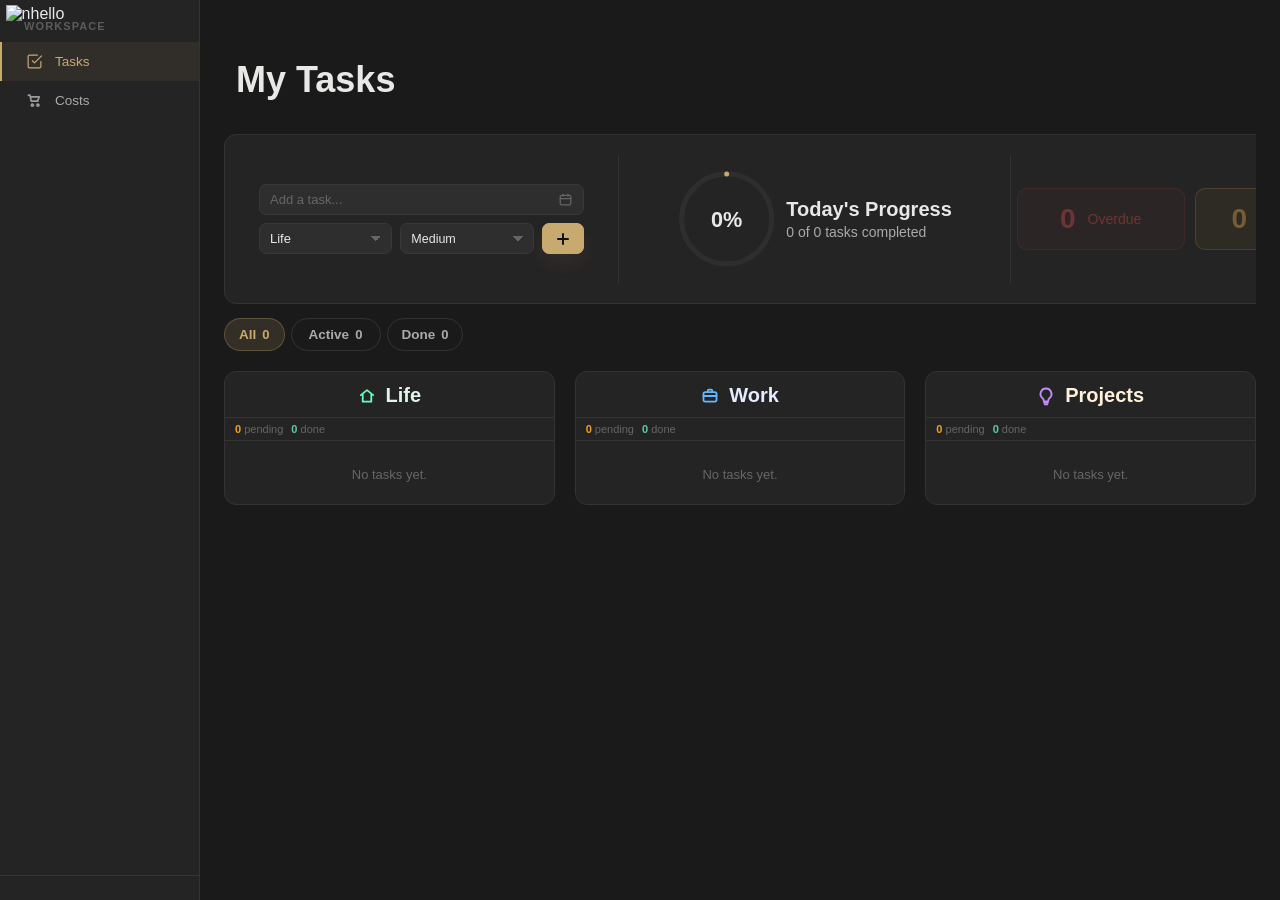
==== commit 6e97f1b6: "update task category titles to be editable" ====
--- a/index.html
+++ b/index.html
@@ -185,7 +185,10 @@
                   <path d="M4.2 6.8V13h7.6V6.8"/>
                 </svg>
               </span>
-              <span>Life</span>
+              <span id="col-title-text-life" class="col-title-text" role="button" tabindex="0" title="Click to rename category"
+                    onclick="startCategoryTitleEdit('life')"
+                    onkeydown="handleCategoryTitleKeydown(event, 'life')"
+                    onblur="handleCategoryTitleBlur('life')">Life</span>
             </span>
           </div>
           <div class="col-add">
@@ -220,7 +223,10 @@
                   <path d="M2.2 8h11.6"/>
                 </svg>
               </span>
-              <span>Work</span>
+              <span id="col-title-text-work" class="col-title-text" role="button" tabindex="0" title="Click to rename category"
+                    onclick="startCategoryTitleEdit('work')"
+                    onkeydown="handleCategoryTitleKeydown(event, 'work')"
+                    onblur="handleCategoryTitleBlur('work')">Work</span>
             </span>
           </div>
           <div class="col-add">
@@ -255,7 +261,10 @@
                   <path d="M6.95 15.45h2.1"/>
                 </svg>
               </span>
-              <span>Projects</span>
+              <span id="col-title-text-pd" class="col-title-text" role="button" tabindex="0" title="Click to rename category"
+                    onclick="startCategoryTitleEdit('pd')"
+                    onkeydown="handleCategoryTitleKeydown(event, 'pd')"
+                    onblur="handleCategoryTitleBlur('pd')">Projects</span>
             </span>
           </div>
           <div class="col-add">
--- a/widgets/task-manager/style.css
+++ b/widgets/task-manager/style.css
@@ -216,14 +216,18 @@
   position: relative;
   width: 186px;
   min-width: 0;
+  display: inline-flex;
+  align-items: center;
 }
 body.dashboard-topbar-preview .dashboard-add-group input[type="text"]:hover,
 body.dashboard-topbar-preview .dashboard-category-select:hover {
   border-color: rgba(255,255,255,0.12);
 }
 body.dashboard-topbar-preview .dashboard-add-group input[type="text"] {
-  width: 100%;
-  padding-right: 30px;
+  flex: 1;
+  min-width: 0;
+  width: auto;
+  padding-right: 10px;
 }
 body.dashboard-topbar-preview .dashboard-add-group input[type="text"]:focus,
 body.dashboard-topbar-preview .dashboard-category-select:focus {
@@ -247,16 +251,14 @@
   flex: 0 0 42px;
 }
 body.dashboard-topbar-preview .dashboard-add-date-trigger {
-  position: absolute;
-  top: 50%;
-  right: 9px;
-  transform: translateY(-50%);
+  position: static;
   display: inline-flex;
   align-items: center;
   justify-content: center;
   width: 14px;
   height: 14px;
   padding: 0;
+  margin-left: 10px;
   background: transparent;
   border: none;
   color: var(--text-hint);
@@ -270,7 +272,7 @@
   width: auto;
   max-width: calc(100% - 16px);
   height: auto;
-  right: 10px;
+  margin-left: 10px;
 }
 body.dashboard-topbar-preview .dashboard-add-date-text {
   font-size: 12px;
@@ -373,13 +375,22 @@
 
 body.dashboard-topbar-preview-v2 .dashboard-add-input-wrap {
   grid-area: input;
+  --dashboard-add-trigger-reserve: 36px;
   width: 100%;
   position: relative;
+  display: inline-flex;
+  align-items: center;
+}
+
+body.dashboard-topbar-preview-v2 .dashboard-add-input-wrap:has(.dashboard-add-date-trigger.has-date) {
+  --dashboard-add-trigger-reserve: 58px;
 }
 
 body.dashboard-topbar-preview-v2 #dashboard-add-input {
-  width: 100%;
-  padding-right: 30px;
+  flex: 1;
+  min-width: 0;
+  width: auto;
+  padding-right: var(--dashboard-add-trigger-reserve);
 }
 
 body.dashboard-topbar-preview-v2 #dashboard-add-category {
@@ -526,8 +537,7 @@
 body.dashboard-topbar-preview-v2 .dashboard-add-date-trigger {
   position: absolute;
   top: 50%;
-  right: 9px;
-  transform: translateY(-50%);
+  right: 11px;
   display: inline-flex;
   align-items: center;
   justify-content: center;
@@ -538,23 +548,28 @@
   border: none;
   color: var(--text-hint);
   cursor: pointer;
-  transition: color 0.15s;
+  transform: translateY(-50%) scale(1);
+  transition: color 0.15s, transform 0.15s;
+  z-index: 1;
 }
 body.dashboard-topbar-preview-v2 .dashboard-add-date-trigger:hover {
-  color: var(--text-muted);
+  color: var(--gold);
+  transform: translateY(-50%) scale(1.05);
 }
 body.dashboard-topbar-preview-v2 .dashboard-add-date-trigger.has-date {
   width: auto;
-  max-width: calc(100% - 16px);
+  max-width: 54px;
   height: auto;
-  right: 10px;
 }
 body.dashboard-topbar-preview-v2 .dashboard-add-date-text {
+  display: block;
   font-size: 12px;
   font-weight: 600;
   color: var(--text-muted);
   line-height: 1;
   white-space: nowrap;
+  overflow: hidden;
+  text-overflow: ellipsis;
 }
 
 body.dashboard-topbar-preview-v2 .dashboard-status-stack .dash-pill {
@@ -976,6 +991,18 @@
   font-weight: 700;
   flex: 0 0 auto;
 }
+.col-title-text {
+  min-width: 0;
+  cursor: text;
+  outline: none;
+  border-radius: 6px;
+}
+.col-title-text.is-editing {
+  padding: 1px 6px;
+  margin: -1px -6px;
+  background: rgba(255,255,255,0.08);
+  box-shadow: 0 0 0 1px rgba(255,255,255,0.16);
+}
 .col-title-icon {
   width: 18px;
   height: 18px;
@@ -1160,6 +1187,10 @@
   scrollbar-width: none;
   -ms-overflow-style: none;
 }
+.col-tasks.drag-column-over {
+  box-shadow: inset 0 0 0 1px rgba(107,160,138,0.55);
+  background: rgba(107,160,138,0.05);
+}
 .col-tasks::-webkit-scrollbar {
   width: 0;
   height: 0;
@@ -1205,7 +1236,7 @@
 .task-group.filter-enter {
   opacity: 0;
   transform: translateX(34px);
-  animation: pill-filter-enter 0.34s cubic-bezier(0.22, 1, 0.36, 1) forwards;
+  animation: pill-filter-enter 0.26s cubic-bezier(0.4,0,0.2,1) forwards;
   will-change: opacity, transform;
 }
 .task-group.removing .del-x { opacity: 1; }
@@ -1297,6 +1328,21 @@
 
 
 .task-main { display: flex; align-items: center; gap: 7px; min-height: 100%; }
+.task-drag-handle {
+  display: inline-flex;
+  align-items: center;
+  justify-content: center;
+  width: 12px;
+  min-width: 12px;
+  margin-top: 1px;
+  color: var(--text-hint);
+  opacity: 0.7;
+  cursor: grab;
+  user-select: none;
+  letter-spacing: -1px;
+  line-height: 1;
+}
+.task-drag-handle:active { cursor: grabbing; }
 .cb-wrap {
   display: inline-flex;
   flex-shrink: 0;
@@ -1373,7 +1419,12 @@
   padding-right: 92px;
 }
 
-.title-row { display: flex; align-items: center; gap: 8px; }
+.title-row {
+  display: flex;
+  align-items: center;
+  gap: 8px;
+  min-width: 0;
+}
 .title-input {
   flex: 1;
   min-width: 0;
@@ -1387,6 +1438,8 @@
   padding: 0;
   resize: none;
   overflow: hidden;
+  overflow-wrap: anywhere;
+  word-break: break-word;
   display: block;
   box-sizing: border-box;
   width: 100%;
@@ -1492,10 +1545,16 @@
   color: var(--text-hint);
   flex-shrink: 0;
   opacity: 0;
-  transition: opacity 0.15s;
+  transform: scale(1);
+  transition: opacity 0.15s, color 0.15s, transform 0.15s;
 }
 .task-item:hover .notes-icon-btn,
 .task-item:hover .cal-icon-btn { opacity: 1; }
+.notes-icon-btn:hover,
+.cal-icon-btn:hover {
+  color: var(--gold);
+  transform: scale(1.05);
+}
 
 .note-display {
   margin-top: 4px;
@@ -1594,6 +1653,12 @@
 .note-item:hover .note-del,
 .note-pill:hover .note-del { opacity: 1; }
 .note-del:hover { color: var(--red); background: rgba(226,75,74,0.12); }
+.note-child-icon-btn {
+  opacity: 0;
+}
+.note-pill:hover .note-child-icon-btn {
+  opacity: 1;
+}
 
 /* ── Note pills (attached below task pill) ── */
 .note-pills {
@@ -1627,6 +1692,11 @@
 .note-pill.done-note {
   background: var(--surface-2);
   opacity: 0.45;
+}
+.note-pill.removing {
+  animation: pill-remove-collapse 0.26s cubic-bezier(0.4,0,0.2,1) forwards;
+  pointer-events: none;
+  overflow: hidden;
 }
 .note-pill::before {
   content: '';
@@ -1686,9 +1756,27 @@
   background: var(--border);
   transform: translateY(-50%);
 }
+.note-children {
+  position: relative;
+  margin-left: 14px;
+  margin-top: 1px;
+  padding-left: 12px;
+}
+.note-children::before {
+  content: '';
+  position: absolute;
+  left: 0;
+  top: 4px;
+  bottom: 8px;
+  width: 1px;
+  background: var(--border);
+}
 
 /* ── Due date as subtitle below task title ── */
 .due-subtitle {
+  display: block;
+  width: 100%;
+  max-width: 100%;
   font-size: 11px;
   color: var(--text-hint);
   margin-top: 0;
@@ -1698,11 +1786,21 @@
   line-height: 1.35;
 }
 .due-subtitle .date-chip {
+  display: inline-flex;
+  max-width: 100%;
   color: inherit;
   transition: none;
 }
 .due-subtitle .date-chip:hover { color: inherit; }
-.due-subtitle .due-text { font-size: 11px; font-weight: 500; }
+.due-subtitle .due-text {
+  display: block;
+  max-width: 100%;
+  overflow: hidden;
+  text-overflow: ellipsis;
+  white-space: nowrap;
+  font-size: 11px;
+  font-weight: 500;
+}
 
 .note-add-row {
   display: flex;
@@ -1747,6 +1845,11 @@
   pointer-events: none;
   overflow: hidden;
 }
+.note-add-row.removing {
+  animation: pill-remove-collapse 0.26s cubic-bezier(0.4,0,0.2,1) forwards;
+  pointer-events: none;
+  overflow: hidden;
+}
 
 .empty-state { font-size: 13px; color: var(--text-hint); text-align: center; padding: 18px 0 8px; }
 
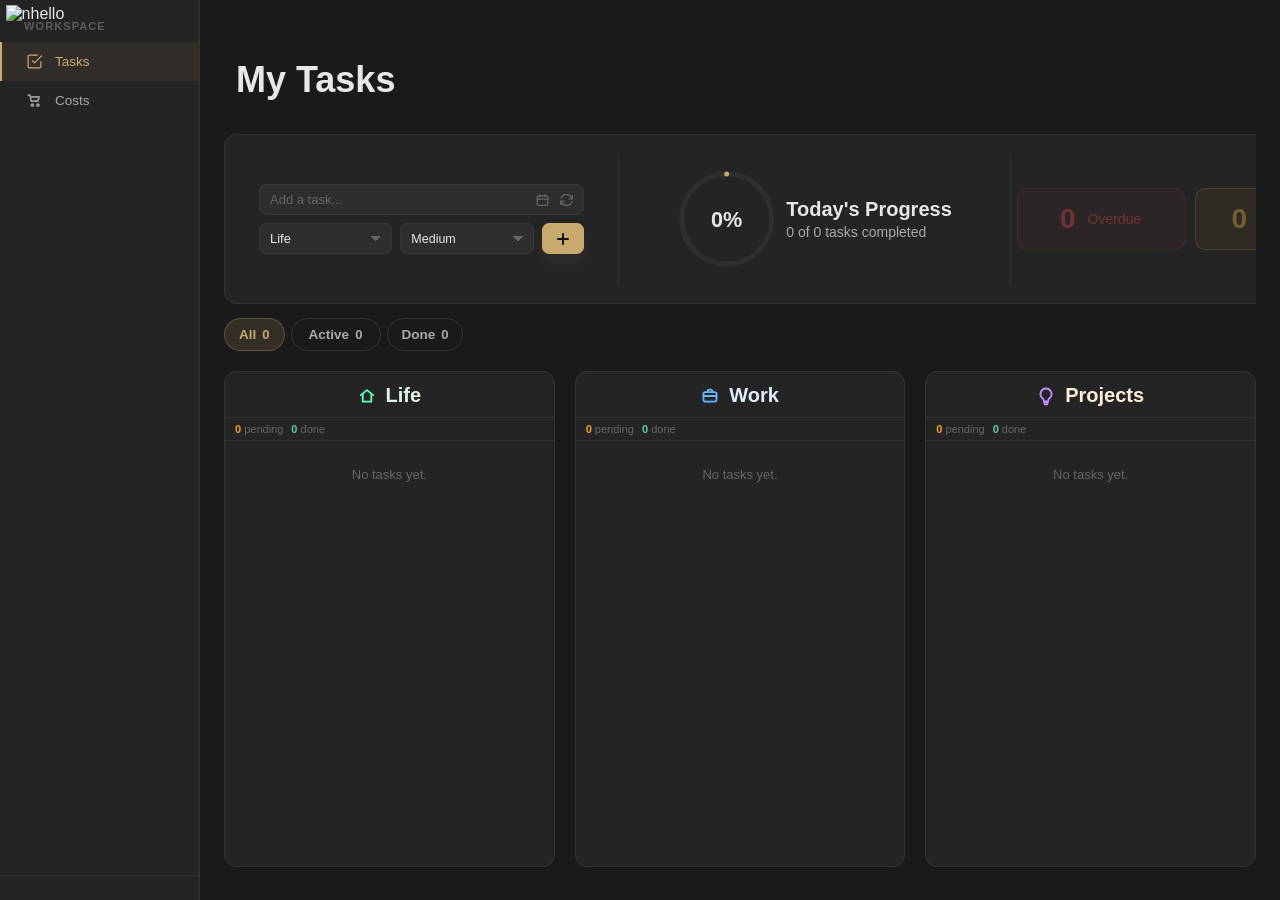
==== commit 882bdbf0: "Update repeat task UI and lifecycle behavior" ====
--- a/index.html
+++ b/index.html
@@ -125,6 +125,7 @@
                     <path d="M5 1.5V4M11 1.5V4M1.5 7h13"/>
                   </svg>
                 </button>
+                <button type="button" class="dashboard-add-repeat-trigger" id="dashboard-add-repeat-trigger" aria-label="Enable repeat task" title="Enable repeat task"></button>
               </div>
               <select class="dashboard-category-select" id="dashboard-add-category" aria-label="Task category">
                 <option value="life">Life</option>
--- a/widgets/task-manager/style.css
+++ b/widgets/task-manager/style.css
@@ -250,6 +250,7 @@
 body.dashboard-topbar-preview .dashboard-add-btn {
   flex: 0 0 42px;
 }
+body.dashboard-topbar-preview .dashboard-add-repeat-trigger,
 body.dashboard-topbar-preview .dashboard-add-date-trigger {
   position: static;
   display: inline-flex;
@@ -258,12 +259,21 @@
   width: 14px;
   height: 14px;
   padding: 0;
-  margin-left: 10px;
+  margin-left: 4px;
   background: transparent;
   border: none;
   color: var(--text-hint);
   cursor: pointer;
-  transition: color 0.15s;
+  transform: scale(1);
+  transition: color 0.15s, transform 0.15s;
+}
+body.dashboard-topbar-preview .dashboard-add-repeat-trigger:hover,
+body.dashboard-topbar-preview .dashboard-add-date-trigger:hover {
+  transform: scale(1.05);
+}
+body.dashboard-topbar-preview .dashboard-add-repeat-trigger:hover,
+body.dashboard-topbar-preview .dashboard-add-repeat-trigger.is-active {
+  color: var(--green);
 }
 body.dashboard-topbar-preview .dashboard-add-date-trigger:hover {
   color: var(--text-muted);
@@ -375,15 +385,13 @@
 
 body.dashboard-topbar-preview-v2 .dashboard-add-input-wrap {
   grid-area: input;
-  --dashboard-add-trigger-reserve: 36px;
+  --dashboard-add-repeat-width: 14px;
+  --dashboard-add-repeat-gap: 10px;
+  --dashboard-add-trigger-reserve: 54px;
   width: 100%;
   position: relative;
   display: inline-flex;
   align-items: center;
-}
-
-body.dashboard-topbar-preview-v2 .dashboard-add-input-wrap:has(.dashboard-add-date-trigger.has-date) {
-  --dashboard-add-trigger-reserve: 58px;
 }
 
 body.dashboard-topbar-preview-v2 #dashboard-add-input {
@@ -534,6 +542,7 @@
 body.dashboard-topbar-preview-v2 .dashboard-add-btn .add-icon-line {
   background: #111;
 }
+body.dashboard-topbar-preview-v2 .dashboard-add-repeat-trigger,
 body.dashboard-topbar-preview-v2 .dashboard-add-date-trigger {
   position: absolute;
   top: 50%;
@@ -541,8 +550,8 @@
   display: inline-flex;
   align-items: center;
   justify-content: center;
-  width: 14px;
-  height: 14px;
+  width: auto;
+  height: auto;
   padding: 0;
   background: transparent;
   border: none;
@@ -552,14 +561,22 @@
   transition: color 0.15s, transform 0.15s;
   z-index: 1;
 }
+body.dashboard-topbar-preview-v2 .dashboard-add-date-trigger {
+  right: calc(11px + var(--dashboard-add-repeat-width) + var(--dashboard-add-repeat-gap));
+}
+body.dashboard-topbar-preview-v2 .dashboard-add-repeat-trigger {
+  right: 11px;
+}
+body.dashboard-topbar-preview-v2 .dashboard-add-repeat-trigger:hover,
+body.dashboard-topbar-preview-v2 .dashboard-add-date-trigger:hover {
+  transform: translateY(-50%) scale(1.05);
+}
+body.dashboard-topbar-preview-v2 .dashboard-add-repeat-trigger:hover,
+body.dashboard-topbar-preview-v2 .dashboard-add-repeat-trigger.is-active {
+  color: var(--green);
+}
 body.dashboard-topbar-preview-v2 .dashboard-add-date-trigger:hover {
   color: var(--gold);
-  transform: translateY(-50%) scale(1.05);
-}
-body.dashboard-topbar-preview-v2 .dashboard-add-date-trigger.has-date {
-  width: auto;
-  max-width: 54px;
-  height: auto;
 }
 body.dashboard-topbar-preview-v2 .dashboard-add-date-text {
   display: block;
@@ -568,8 +585,34 @@
   color: var(--text-muted);
   line-height: 1;
   white-space: nowrap;
-  overflow: hidden;
-  text-overflow: ellipsis;
+}
+body.dashboard-topbar-preview-v2 .dashboard-add-input-wrap:has(.dashboard-add-date-trigger.has-date):has(.dashboard-add-repeat-trigger.has-frequency) .dashboard-add-date-trigger::after {
+  content: '';
+  position: absolute;
+  right: calc(var(--dashboard-add-repeat-gap) / -2);
+  top: 50%;
+  width: 1px;
+  height: 12px;
+  background: rgba(255,255,255,0.22);
+  transform: translateY(-50%);
+  pointer-events: none;
+}
+body.dashboard-topbar-preview-v2 .dashboard-add-repeat-content {
+  display: inline-flex;
+  align-items: center;
+  gap: 4px;
+  white-space: nowrap;
+}
+body.dashboard-topbar-preview-v2 .dashboard-add-repeat-content svg {
+  width: 13px;
+  height: 13px;
+  display: block;
+}
+body.dashboard-topbar-preview-v2 .dashboard-add-repeat-text {
+  font-size: 12px;
+  font-weight: 600;
+  line-height: 1;
+  color: var(--green-light);
 }
 
 body.dashboard-topbar-preview-v2 .dashboard-status-stack .dash-pill {
@@ -960,7 +1003,7 @@
   flex-direction: column;
   overflow: visible;
   min-width: 0;
-  height: 100%;
+  height: var(--tasks-available-h);
   max-height: var(--tasks-available-h);
   transition: border-color 0.2s;
 }
@@ -1327,7 +1370,14 @@
 }
 
 
-.task-main { display: flex; align-items: center; gap: 7px; min-height: 100%; }
+.task-main {
+  display: flex;
+  align-items: center;
+  gap: 7px;
+  min-height: 100%;
+  min-width: 0;
+  padding-right: 24px;
+}
 .task-drag-handle {
   display: inline-flex;
   align-items: center;
@@ -1411,17 +1461,22 @@
   100% { transform: scale(1); }
 }
 .task-body {
-  display: flex;
-  flex-direction: column;
-  justify-content: center;
+  display: grid;
+  grid-template-columns: minmax(0, 1fr) auto;
+  grid-template-areas:
+    "title controls"
+    "meta controls";
+  align-items: start;
+  column-gap: 12px;
+  row-gap: 2px;
   flex: 1;
   min-width: 0;
-  padding-right: 92px;
 }
 
 .title-row {
-  display: flex;
-  align-items: center;
+  grid-area: title;
+  display: flex;
+  align-items: flex-start;
   gap: 8px;
   min-width: 0;
 }
@@ -1457,15 +1512,15 @@
 .title-input:focus { border-bottom: 1px solid var(--border-input); margin-bottom: -1px; }
 
 .task-controls {
-  position: absolute;
-  right: 28px;
-  top: 50%;
-  transform: translateY(-50%);
-  display: flex;
-  align-items: center;
+  grid-area: controls;
+  display: flex;
+  align-items: center;
+  align-self: center;
+  justify-self: end;
   gap: 5px;
   flex-wrap: nowrap;
   z-index: 1;
+  min-width: max-content;
 }
 
 .task-actions {
@@ -1534,7 +1589,8 @@
 }
 
 .notes-icon-btn,
-.cal-icon-btn {
+.cal-icon-btn,
+.repeat-icon-btn {
   display: inline-flex;
   align-items: center;
   justify-content: center;
@@ -1548,11 +1604,23 @@
   transform: scale(1);
   transition: opacity 0.15s, color 0.15s, transform 0.15s;
 }
+.repeat-icon-btn {
+  margin-left: 1px;
+}
 .task-item:hover .notes-icon-btn,
-.task-item:hover .cal-icon-btn { opacity: 1; }
+.task-item:hover .cal-icon-btn,
+.task-item:hover .repeat-icon-btn { opacity: 1; }
+.repeat-icon-btn.is-active {
+  color: var(--text-hint);
+}
 .notes-icon-btn:hover,
 .cal-icon-btn:hover {
   color: var(--gold);
+  transform: scale(1.05);
+}
+.repeat-icon-btn:focus-visible,
+.repeat-icon-btn:hover {
+  color: var(--green);
   transform: scale(1.05);
 }
 
@@ -1774,6 +1842,7 @@
 
 /* ── Due date as subtitle below task title ── */
 .due-subtitle {
+  grid-area: meta;
   display: block;
   width: 100%;
   max-width: 100%;
@@ -1781,22 +1850,37 @@
   color: var(--text-hint);
   margin-top: 0;
   margin-bottom: 2px;
-  cursor: pointer;
-  user-select: none;
+  cursor: default;
+  user-select: text;
   line-height: 1.35;
 }
 .due-subtitle .date-chip {
   display: inline-flex;
+  align-items: center;
+  gap: 4px;
   max-width: 100%;
   color: inherit;
   transition: none;
+  cursor: default;
 }
 .due-subtitle .date-chip:hover { color: inherit; }
 .due-subtitle .due-text {
-  display: block;
+  display: inline-block;
   max-width: 100%;
   overflow: hidden;
   text-overflow: ellipsis;
+  white-space: nowrap;
+  font-size: 11px;
+  font-weight: 500;
+}
+.due-subtitle .due-sep {
+  color: var(--text-hint);
+  white-space: nowrap;
+  font-size: 11px;
+  font-weight: 500;
+}
+.due-subtitle .due-repeat-label {
+  color: var(--green-light);
   white-space: nowrap;
   font-size: 11px;
   font-weight: 500;
@@ -1895,6 +1979,64 @@
 .pri-drop-item.pri-high   { color: var(--red); }
 
 /* ── Custom calendar popup ── */
+/* ── Repeat frequency dropdown ── */
+#repeat-drop { user-select: none; }
+.repeat-drop-popup {
+  display: flex;
+  flex-direction: column;
+  gap: 4px;
+  min-width: 132px;
+  background: var(--surface);
+  border: 1px solid var(--border);
+  border-radius: 10px;
+  padding: 6px;
+  box-shadow: 0 8px 24px rgba(0,0,0,0.55);
+}
+.repeat-drop-item {
+  display: flex;
+  align-items: center;
+  width: 100%;
+  min-height: 28px;
+  padding: 0 10px;
+  border: none;
+  border-radius: 8px;
+  background: transparent;
+  color: var(--text-primary);
+  font: inherit;
+  font-size: 12px;
+  line-height: 1;
+  cursor: pointer;
+  text-align: left;
+  transition: background 0.15s ease, color 0.15s ease, opacity 0.15s ease, transform 0.15s ease;
+}
+.repeat-drop-item:hover {
+  background: var(--surface-2);
+  color: var(--text-primary);
+  transform: translateY(-1px);
+}
+.repeat-drop-item.is-selected {
+  background: rgba(98,185,118,0.12);
+  color: var(--green-light);
+}
+.repeat-drop-item.is-disabled,
+.repeat-drop-item:disabled {
+  opacity: 0.45;
+  cursor: default;
+  transform: none;
+}
+.repeat-drop-item.is-disabled:hover,
+.repeat-drop-item:disabled:hover {
+  background: transparent;
+  color: var(--text-primary);
+  transform: none;
+}
+.repeat-drop-hint {
+  padding: 2px 10px 0;
+  color: var(--text-hint);
+  font-size: 11px;
+  line-height: 1.3;
+}
+
 #custom-cal { user-select: none; }
 .cal-popup {
   background: var(--surface);
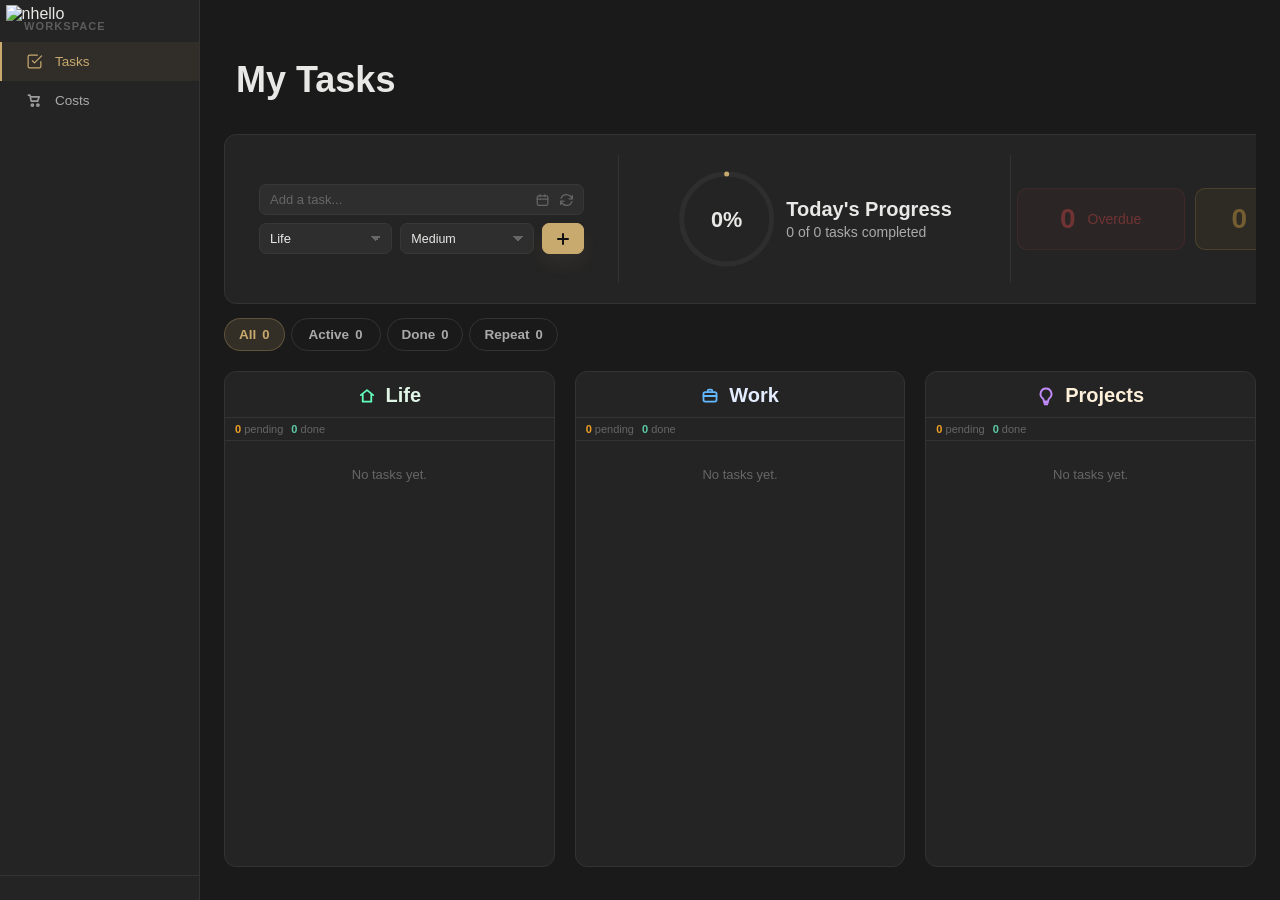
==== commit 9bcef970: "Fix Clear/divider animation timing and improve exit smoothness" ====
--- a/index.html
+++ b/index.html
@@ -167,10 +167,19 @@
             <span class="filter-tab-count" id="cnt-done">0</span>
           </span>
         </button>
-        <button class="filter-clear-done" id="filter-clear-done" type="button" onclick="handleClearDoneClick()" aria-hidden="true">
-          <span class="filter-clear-label">Clear</span>
-          <span class="filter-clear-undo-label">Undo</span>
-          <span class="filter-clear-feedback">Cleared</span>
+        <span class="filter-clear-slot" id="filter-clear-slot">
+          <span class="filter-clear-divider" aria-hidden="true"></span>
+          <button class="filter-clear-done" id="filter-clear-done" type="button" onclick="handleClearDoneClick()" aria-hidden="true">
+            <span class="filter-clear-label">Clear</span>
+            <span class="filter-clear-undo-label">Undo</span>
+            <span class="filter-clear-feedback">Cleared</span>
+          </button>
+        </span>
+        <button class="filter-tab" data-filter="repeat" onclick="setFilter('repeat')">
+          <span class="filter-tab-inner">
+            <span>Repeat</span>
+            <span class="filter-tab-count" id="cnt-repeat">0</span>
+          </span>
         </button>
       </div>
 
--- a/widgets/task-manager/style.css
+++ b/widgets/task-manager/style.css
@@ -756,7 +756,13 @@
 }
 
 /* ── Filter tab pills ── */
-.filter-tabs { display: flex; gap: 6px; align-items: center; }
+.filter-tabs {
+  --filter-pill-gap: 6px;
+  display: flex;
+  gap: 0;
+  align-items: center;
+}
+.filter-tabs > * + * { margin-left: var(--filter-pill-gap); }
 .filter-tabs-row { justify-content: flex-start; margin-bottom: 1.25rem; }
 .filter-tab {
   display: inline-flex;
@@ -789,6 +795,11 @@
 .filter-tab[data-filter="active"] { min-width: 90px; }
 .filter-tab:hover { color: var(--text-primary); border-color: rgba(255,255,255,0.15); }
 .filter-tab.active { background: var(--gold-dim); color: var(--gold); border-color: rgba(200,169,110,0.3); }
+.filter-tab[data-filter="repeat"].active {
+  background: rgba(107,160,138,0.14);
+  color: var(--green);
+  border-color: rgba(107,160,138,0.34);
+}
 .filter-tab-count {
   display: inline-block;
   font-size: 13px;
@@ -798,13 +809,38 @@
   letter-spacing: 0;
 }
 
+.filter-clear-slot {
+  display: inline-flex;
+  align-items: center;
+  gap: var(--filter-pill-gap);
+  width: auto;
+  min-width: 0;
+  max-width: 0;
+  flex: 0 0 0;
+  margin-left: 0;
+  overflow: hidden;
+  pointer-events: none;
+  transition:
+    max-width var(--clear-filter-duration, 340ms) cubic-bezier(0.4, 0, 0.2, 1),
+    flex-basis var(--clear-filter-duration, 340ms) cubic-bezier(0.4, 0, 0.2, 1),
+    margin-left var(--clear-filter-duration, 340ms) cubic-bezier(0.4, 0, 0.2, 1);
+}
+.filter-clear-slot.is-open {
+  max-width: 120px;
+  flex: 0 0 auto;
+  margin-left: var(--filter-pill-gap);
+}
+.filter-clear-slot.is-visible {
+  pointer-events: auto;
+}
+
 .filter-clear-done {
   display: inline-flex;
   align-items: center;
   justify-content: center;
   min-height: 33px;
   min-width: 76px;
-  padding: 9px 0;
+  padding: 9px 13px;
   border-radius: 20px;
   font-size: 13px;
   font-weight: 600;
@@ -816,54 +852,74 @@
   cursor: pointer;
   white-space: nowrap;
   opacity: 0;
-  transform: translateX(-10px);
-  max-width: 0;
-  overflow: visible;
+  transform: translateX(34px);
+  overflow: hidden;
+  position: relative;
   pointer-events: none;
-  position: relative;
-  margin-left: 12px;
-  transition:
-    opacity 0.26s cubic-bezier(0.22, 1, 0.36, 1),
-    transform 0.26s cubic-bezier(0.22, 1, 0.36, 1),
-    max-width 0.26s cubic-bezier(0.22, 1, 0.36, 1),
-    padding 0.26s cubic-bezier(0.22, 1, 0.36, 1),
-    border-color 0.15s ease,
-    background 0.15s ease;
-}
-.filter-clear-done::before {
-  content: '';
-  position: absolute;
-  left: -13.5px;
-  top: 50%;
-  width: 9px;
+  transition: border-color 0.15s ease, background 0.15s ease;
+}
+.filter-clear-slot.is-visible:not(.is-entering):not(.is-exiting) .filter-clear-done {
+  opacity: 1;
+  transform: translateX(0);
+  pointer-events: auto;
+}
+.filter-clear-slot.is-entering .filter-clear-done {
+  animation: clear-filter-enter var(--clear-filter-duration, 340ms) cubic-bezier(0.4, 0, 0.2, 1) both;
+  pointer-events: auto;
+}
+.filter-clear-slot.is-exiting .filter-clear-done {
+  animation: clear-filter-exit var(--clear-filter-duration, 340ms) cubic-bezier(0.4, 0, 0.2, 1) both;
+}
+.filter-clear-done:hover {
+  background: transparent;
+  border-color: rgba(200,169,110,0.34);
+}
+.filter-clear-done:active {
+  background: transparent;
+}
+.filter-clear-divider {
+  width: 10px;
   height: 1px;
   background: var(--border);
   border-radius: 999px;
+  flex: 0 0 auto;
   opacity: 0;
-  transform: translateY(-50%) scaleX(0.35);
-  transform-origin: right center;
+  transform: scaleX(0.4) translateX(6px);
+  transform-origin: center;
+  align-self: center;
+  pointer-events: none;
   transition:
-    opacity 0.24s ease,
-    transform 0.26s cubic-bezier(0.22, 1, 0.36, 1);
-}
-.filter-clear-done.is-visible {
+    opacity var(--clear-filter-duration, 340ms) cubic-bezier(0.4, 0, 0.2, 1),
+    transform var(--clear-filter-duration, 340ms) cubic-bezier(0.4, 0, 0.2, 1);
+}
+.filter-clear-slot.is-open .filter-clear-divider {
   opacity: 1;
-  transform: translateX(0);
-  max-width: 92px;
-  padding-left: 13px;
-  padding-right: 13px;
-  pointer-events: auto;
-}
-.filter-clear-done.is-visible::before {
-  opacity: 1;
-  transform: translateY(-50%) scaleX(1);
-}
-.filter-clear-done:hover {
-  background: transparent;
-  border-color: rgba(200,169,110,0.34);
-}
-.filter-clear-done:active {
-  background: transparent;
+  transform: scaleX(1) translateX(0);
+}
+.filter-clear-slot.is-exiting .filter-clear-divider {
+  opacity: 0;
+  transform: scaleX(0.4) translateX(6px);
+  transition-duration: 180ms, 180ms;
+}
+@keyframes clear-filter-enter {
+  0% {
+    opacity: 0;
+    transform: translateX(34px);
+  }
+  100% {
+    opacity: 1;
+    transform: translateX(0);
+  }
+}
+@keyframes clear-filter-exit {
+  0% {
+    opacity: 1;
+    transform: translateX(0);
+  }
+  100% {
+    opacity: 0;
+    transform: translateX(-34px);
+  }
 }
 .filter-clear-label,
 .filter-clear-feedback,
@@ -1383,14 +1439,18 @@
   align-items: center;
   justify-content: center;
   width: 12px;
+  height: 16px;
   min-width: 12px;
-  margin-top: 1px;
   color: var(--text-hint);
   opacity: 0.7;
   cursor: grab;
   user-select: none;
-  letter-spacing: -1px;
-  line-height: 1;
+}
+.task-drag-icon {
+  display: block;
+  width: 10px;
+  height: 14px;
+  overflow: visible;
 }
 .task-drag-handle:active { cursor: grabbing; }
 .cb-wrap {
@@ -1467,6 +1527,7 @@
     "title controls"
     "meta controls";
   align-items: start;
+  align-content: center;
   column-gap: 12px;
   row-gap: 2px;
   flex: 1;
@@ -1542,7 +1603,6 @@
   line-height: 1;
   min-height: 18px;
   padding: 2px 8px;
-  margin-top: 1px;
   border-radius: 20px;
   border: none;
   cursor: pointer;
